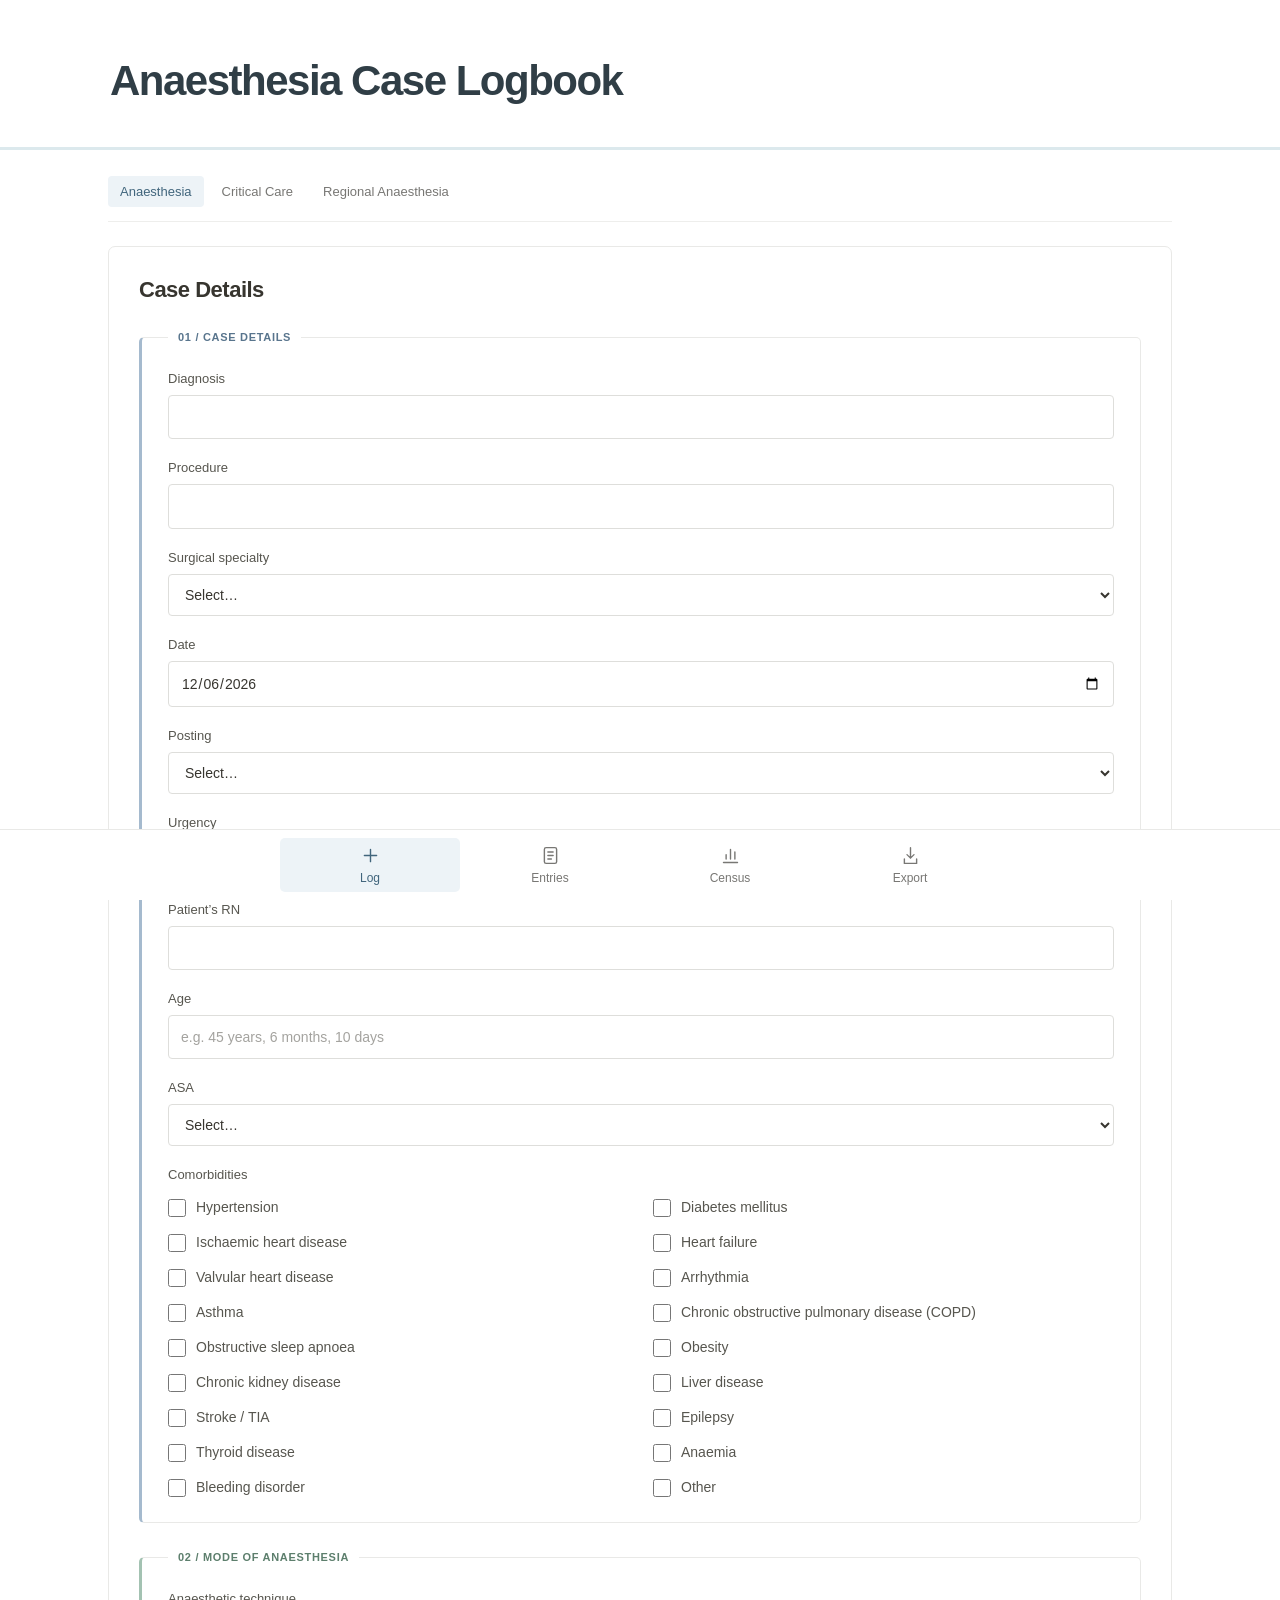
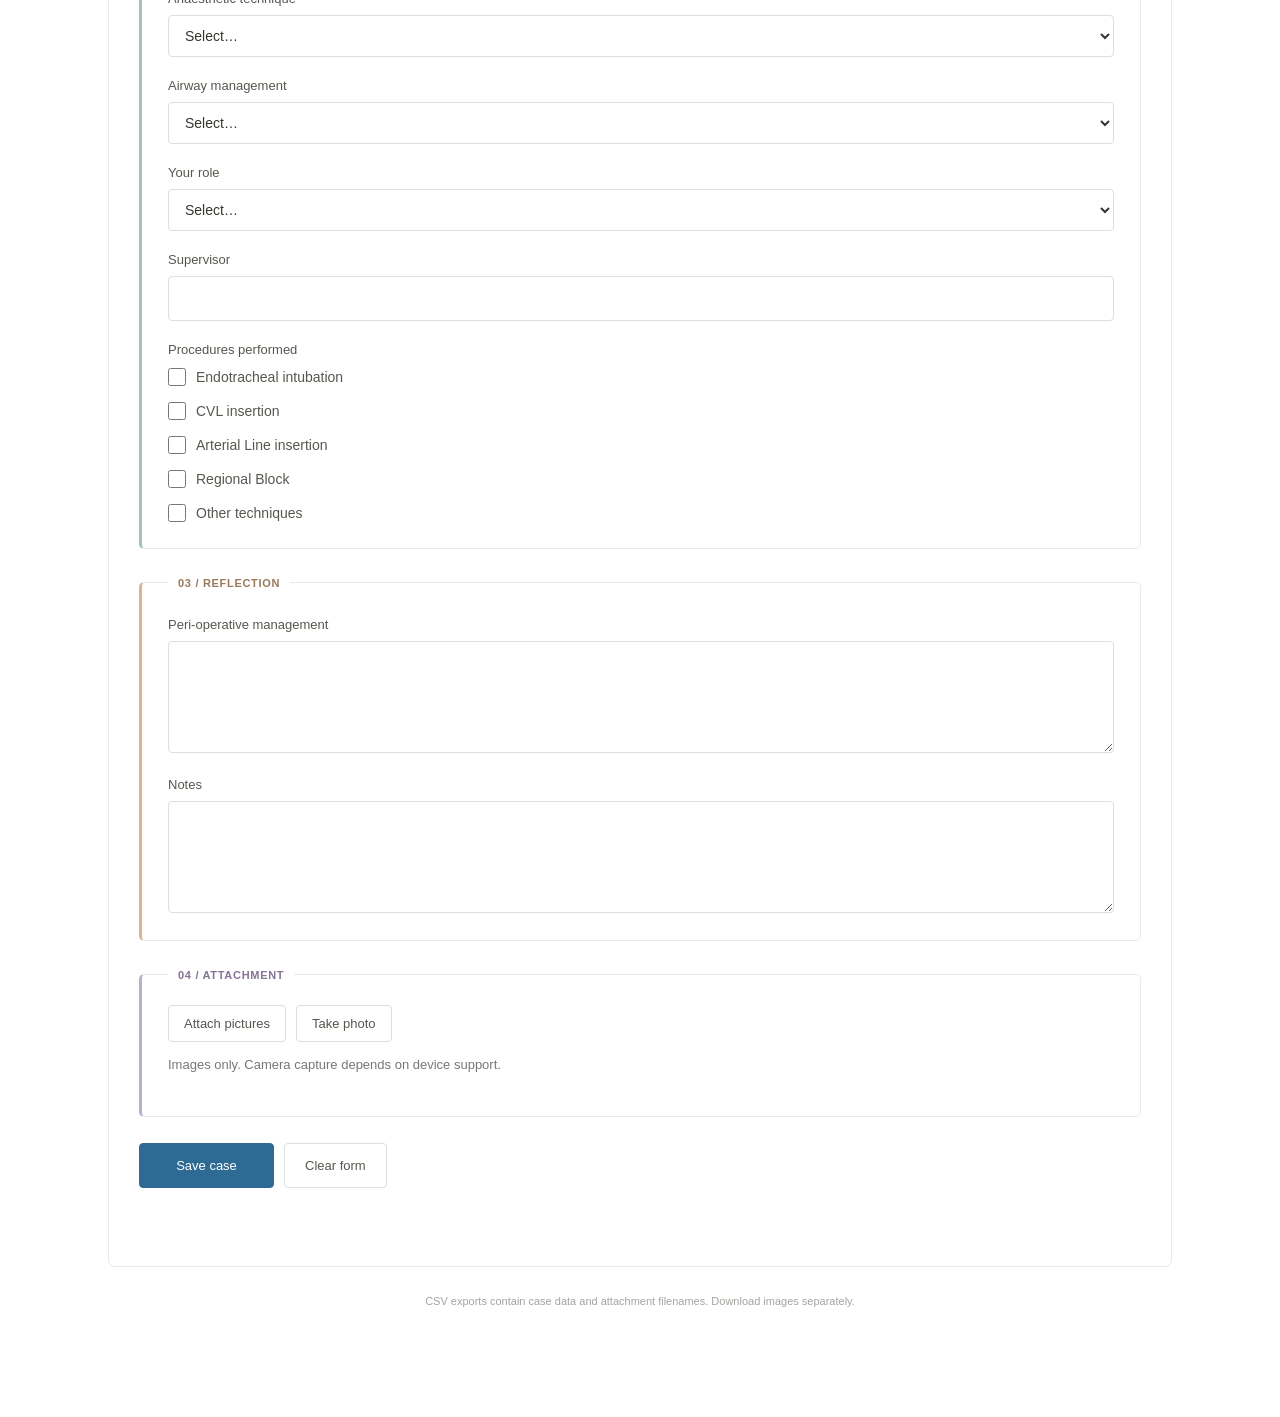
==== anaesthesia.html @ e2daccf7 "Replace homepage with Log, Entries, Census and Export bottom navigation" ====
<!doctype html><html lang="en"><head><meta charset="utf-8"><meta name="viewport" content="width=device-width, initial-scale=1"><title>Anaesthesia Case Logbook</title><link rel="stylesheet" href="styles.css"><style>
.specialty-summary{border-bottom:1px solid #e5ede7;padding:12px 0}
.specialty-summary>summary{cursor:pointer;padding:8px 0;overflow-wrap:anywhere}
.specialty-summary>summary:focus-visible{outline:2px solid #167368;outline-offset:3px}
.specialty-summary .specialty-count{float:right;margin-left:12px}
.specialty-summary table{margin:8px 0}
.specialty-summary td:first-child{overflow-wrap:anywhere}
.case .case-operation{font-weight:700}
.case .case-meta{display:flex;align-items:center;gap:10px;flex-wrap:wrap}
.case .case-meta .tag{margin:0;overflow-wrap:anywhere;max-width:100%}
.case .actions{justify-content:flex-end;margin-top:12px}
.case .case-detail{margin:8px 0;line-height:1.5;overflow-wrap:anywhere}
</style></head><body><header><div><h1>Anaesthesia Case Logbook</h1></div></header><main><nav class="page-nav" aria-label="Choose logbook"><a href="anaesthesia.html" aria-current="page">Anaesthesia</a><a href="critical-care.html">Critical Care</a><a href="regional-anaesthesia.html">Regional Anaesthesia</a></nav><section id="view-log" class="logbook-view" aria-label="Log"><section class="panel"><h3 id="formtitle">Case Details</h3><form id="form"><fieldset><legend>01 / Case details</legend><div class="fields" id="details"></div></fieldset><fieldset><legend>02 / Mode of Anaesthesia</legend><div class="fields" id="anaesthesia"></div></fieldset><fieldset><legend>03 / Reflection</legend><div class="fields" id="reflection"></div></fieldset><fieldset><legend>04 / Attachment</legend><div class="actions"><button type="button" id="attach" class="secondary">Attach pictures</button><button type="button" id="camera" class="secondary">Take photo</button></div><input type="file" id="fileinput" accept="image/*" multiple hidden><input type="file" id="camerainput" accept="image/*" capture="environment" hidden><p class="muted">Images only. Camera capture depends on device support.</p><div id="attachments" class="attachmentgrid"></div><div id="attachmentstatus" role="status" class="muted"></div></fieldset><div class="actions"><button id="save" type="submit">Save case</button><button class="secondary" type="button" id="reset">Clear form</button></div><div id="status" role="status" aria-live="polite"></div></form></section></section><section id="view-entries" class="logbook-view" aria-labelledby="entries-title" hidden><section class="panel"><h2 id="entries-title">Entries</h2><div class="filters"><input id="search" aria-label="Search cases" placeholder="Search diagnosis, procedure, RN…"></div><div class="filters"><input type="date" id="from" aria-label="Filter from date"><input type="date" id="to" aria-label="Filter to date"></div><div class="actions"><button id="clearfilters" class="secondary">Reset filters</button></div><p id="count" class="muted"></p><div id="cases"></div></section></section><section id="view-census" class="logbook-view" aria-labelledby="census-title" hidden><h2 id="census-title">Census</h2><p class="muted">Overview of all cases saved in this logbook on this device.</p><div class="stats"><div class="stat"><span>TOTAL CASES</span><strong id="total">0</strong></div><div class="stat"><span>THIS MONTH</span><strong id="month">0</strong></div><div class="stat"><span>GENERAL ANAESTHESIA</span><strong id="ga">0</strong></div><div class="stat"><span>PERIPHERAL NERVE BLOCK</span><strong id="peripheral">0</strong></div><div class="stat"><span>NEURAXIAL ANAESTHESIA</span><strong id="neuraxial">0</strong></div></div><div class="panel"><section class="report"><h3>Assessment Overview</h3><div id="summary"></div></section></div></section><section id="view-export" class="logbook-view" aria-labelledby="export-title" hidden><section class="panel export-panel"><h2 id="export-title">Export</h2><p>Download your case records as a spreadsheet.</p><div class="actions"><button id="export">Export all cases (Excel CSV)</button><button id="filteredexport" class="secondary">Export filtered cases</button></div><p class="muted">Filtered exports use the search and date filters set in Entries. CSV files contain case data and attachment filenames; download images separately or include them in a full backup below.</p><a class="text-link" href="#entries">Go to Entries filters →</a></section><section class="panel" id="drivepanel" aria-labelledby="drivetitle"><h3 id="drivetitle">Google Drive sync</h3><p>Keep your cases and images together across devices in your private <strong>Anaesthesia Logbook</strong> folder. Connect the same Google account on each device.</p><p id="driveaccount" class="muted"></p><div class="actions"><button id="connectdrive">Connect Google Drive</button><button id="syncdrive" class="secondary">Sync now</button><button id="disconnectdrive" class="secondary" hidden>Disconnect</button><a id="drivefolder" class="button secondary" target="_blank" rel="noopener noreferrer" hidden>Open Drive folder</a></div><p id="drivestatus" role="status" aria-live="polite">Cases are currently saved on this device. Connect Google Drive to sync.</p><div id="driveconflicts"></div><div class="actions"><button id="backupfull" class="secondary">Download full backup</button><button id="restorefull" class="secondary">Import full backup</button><input id="restorefile" type="file" accept="application/json,.json" hidden></div><details id="drivesetup"><summary>Connection setup</summary><p>Enter the Google OAuth Client ID created for this website. Use the same Client ID on every device. This is a public app identifier; never enter a client secret.</p><label for="googleclientid">Google Client ID</label><input id="googleclientid" type="text" placeholder="…apps.googleusercontent.com" autocomplete="off" spellcheck="false"><button id="saveclientid" class="secondary" style="margin-top:12px">Save connection setup</button></details><p class="muted">Sync runs while this page is open and connected. Reconnect Google when requested. Changes saved while offline sync after reconnection. Deleted cases and previous versions remain in Drive history.</p></section></section></main><footer>CSV exports contain case data and attachment filenames. Download images separately.</footer><nav class="bottom-nav" aria-label="Logbook sections"><a id="nav-log" href="#log" aria-controls="view-log" aria-current="page"><svg viewBox="0 0 24 24" fill="none" stroke="currentColor" stroke-width="1.6" stroke-linecap="round" stroke-linejoin="round" aria-hidden="true"><path d="M12 5v14M5 12h14"/></svg><span>Log</span></a><a id="nav-entries" href="#entries" aria-controls="view-entries"><svg viewBox="0 0 24 24" fill="none" stroke="currentColor" stroke-width="1.6" stroke-linecap="round" stroke-linejoin="round" aria-hidden="true"><rect x="5" y="3" width="14" height="18" rx="2"/><path d="M9 8h6M9 12h6M9 16h4"/></svg><span>Entries</span></a><a id="nav-census" href="#census" aria-controls="view-census"><svg viewBox="0 0 24 24" fill="none" stroke="currentColor" stroke-width="1.6" stroke-linecap="round" stroke-linejoin="round" aria-hidden="true"><path d="M4 20h16M7 16v-5M12 16V5M17 16V8"/></svg><span>Census</span></a><a id="nav-export" href="#export" aria-controls="view-export"><svg viewBox="0 0 24 24" fill="none" stroke="currentColor" stroke-width="1.6" stroke-linecap="round" stroke-linejoin="round" aria-hidden="true"><path d="M12 3v12m-4-4 4 4 4-4M5 16v5h14v-5"/></svg><span>Export</span></a></nav><script src="navigation.js"></script><script>
const fields=[["diagnosis", "Diagnosis", "text", "details", false], ["procedure", "Procedure", "text", "details", true], ["specialty", "Surgical specialty", ["General surgery", "Orthopaedics", "Obstetrics", "Gynaecology", "ENT", "Urology", "Ophthalmology", "Neurosurgery", "Cardiothoracic", "Vascular", "Plastic surgery", "Paediatric surgery", "Other"], "details", true], ["specialtyOther", "Specify surgical specialty", "text", "details", false], ["date", "Date", "date", "details", true], ["posting", "Posting", ["General", "Paediatric", "Obstetric", "Regional Anaesthesia", "Neuroanaesthesia", "Cardiothoracic (CTC)", "Vascular"], "details", false], ["urgency", "Urgency", ["Elective", "Semi-emergency", "Emergency"], "details", true], ["rn", "Patient\u2019s RN", "text", "details", false], ["age", "Age", "text", "details", false], ["asa", "ASA", ["I", "II", "III", "IV", "V", "VI"], "details", false], ["comorbidities", "Comorbidities", "multi", "details", false], ["comorbiditiesOther", "Other comorbidities", "textarea", "details", false], ["technique", "Anaesthetic technique", ["General anaesthesia", "Total Intravenous Anaesthesia (TIVA)", "Spinal", "Epidural", "Combined spinal\u2013epidural", "Peripheral nerve block", "General + regional", "Sedation", "Monitored anaesthesia care", "Local anaesthesia", "Other"], "anaesthesia", true], ["airway", "Airway management", ["None / spontaneous", "Face mask", "Supraglottic airway", "Endotracheal tube", "Awake intubation", "Tracheostomy", "Other"], "anaesthesia", false], ["role", "Your role", ["Observed", "Assisted", "Performed under direct supervision", "Performed under indirect supervision", "Independent"], "anaesthesia", true], ["supervisor", "Supervisor", "text", "anaesthesia", false], ["skills", "Procedures performed", "multi", "anaesthesia", false], ["cvlSite", "Site of CVL", "text", "anaesthesia", false], ["regionalBlock", "Specify regional block", "text", "anaesthesia", false], ["otherTechniques", "Specify other techniques", "text", "anaesthesia", false], ["management", "Peri-operative management", "textarea", "reflection", false], ["notes", "Notes", "textarea", "reflection", false]];
let records=[],editing=null,pendingAttachments=[],attachmentURLs=[];let attachmentDB;const $=id=>document.getElementById(id),esc=s=>String(s??'').replace(/[&<>"']/g,c=>({'&':'&amp;','<':'&lt;','>':'&gt;','"':'&quot;',"'":'&#39;'}[c]));
const comorbidityOptions=['Hypertension','Diabetes mellitus','Ischaemic heart disease','Heart failure','Valvular heart disease','Arrhythmia','Asthma','Chronic obstructive pulmonary disease (COPD)','Obstructive sleep apnoea','Obesity','Chronic kidney disease','Liver disease','Stroke / TIA','Epilepsy','Thyroid disease','Anaemia','Bleeding disorder','Other'];
const skillOptions=['Endotracheal intubation','CVL insertion','Arterial Line insertion','Regional Block','Other techniques'];
for(const [key,label,type,section,required] of fields){
 let control;
 if(type==='multi'){control='<div id="'+key+'" class="choices '+(key==='comorbidities'?'comorbiditychoices':'')+'">'+(key==='comorbidities'?comorbidityOptions:skillOptions).map((v,i)=>'<label class="choice"><input type="checkbox" name="'+key+'" value="'+esc(v)+'" id="'+key+i+'">'+esc(v)+'</label>').join('')+'</div>'}
 else if(Array.isArray(type)){control='<select id="'+key+'" name="'+key+'" '+(required?'required':'')+'><option value="">Select…</option>'+type.map(v=>'<option>'+esc(v)+'</option>').join('')+'</select>'}
 else if(type==='textarea'){control='<textarea maxlength="3000" id="'+key+'" name="'+key+'"></textarea>'}
 else {control='<input id="'+key+'" name="'+key+'" type="'+type+'" '+(required?'required':'')+' '+(type==='number'?'min="0" max="150" step="0.1"':'maxlength="300"')+'>'}
 if(key==='cvlSite')control=control.replace('maxlength="300"','maxlength="300" placeholder="e.g. Right internal jugular, left femoral, subclavian"');
 if(key==='age')control=control.replace('maxlength="300"','maxlength="300" placeholder="e.g. 45 years, 6 months, 10 days"');
 const wrapper=document.createElement('div');wrapper.className=(type==='textarea'||type==='multi'||['procedure','diagnosis'].includes(key))?'wide':'';wrapper.id=key+'Field';wrapper.innerHTML=(type==='multi'?'<div class="fieldlabel">'+label+'</div>':'<label for="'+key+'">'+label+'</label>')+control;$(section).appendChild(wrapper)
}
function selectedComorbidities(){return [...document.querySelectorAll('input[name="comorbidities"]:checked')].map(x=>x.value)}
function selectedSkills(){return [...document.querySelectorAll('input[name="skills"]:checked')].map(x=>x.value)}
function conditional(){const selected=selectedSkills();for(const [key,show] of [['cvlSite',selected.includes('CVL insertion')],['comorbiditiesOther',selectedComorbidities().includes('Other')],['specialtyOther',$('specialty').value==='Other'],['regionalBlock',selected.includes('Regional Block')],['otherTechniques',selected.includes('Other techniques')]]){$(key+'Field').hidden=!show;$(key).disabled=!show;$(key).required=show}}
$('specialty').onchange=conditional;for(const input of document.querySelectorAll('input[name="skills"],input[name="comorbidities"]'))input.onchange=conditional;
function normalise(r){const data={...r};if(!Array.isArray(data.comorbidities)){const old=data.comorbidities||'';data.comorbidities=old?['Other']:[];data.comorbiditiesOther=data.comorbiditiesOther||old}if(!Array.isArray(data.skills)){const old=data.skills||'';data.skills=old?['Other techniques']:[];data.otherTechniques=data.otherTechniques||old}if(data.urgency==='Urgent')data.urgency='Semi-emergency';if(data.notes===undefined)data.notes=data.learning||'';if(data.ageUnit&&data.age!==''&&data.age!=null&&/^\d+(\.\d+)?$/.test(String(data.age)))data.age=String(data.age)+' '+data.ageUnit.toLowerCase();delete data.ageUnit;data.attachments=data.attachments||[];return data}
conditional();

function localDate(){const d=new Date();return d.getFullYear()+'-'+String(d.getMonth()+1).padStart(2,'0')+'-'+String(d.getDate()).padStart(2,'0')}$('date').value=localDate();
// Immutable case revisions: no shared Drive file is ever overwritten.
const SYNC_KEY = 'anaesthesia-logbook-sync-v2';
const LEGACY_KEY = 'anaesthesia-case-logbook-v1';
const APP_MARKER = 'anaesthesia-logbook-v2';
function validId(id) { return typeof id === 'string' && /^[a-zA-Z0-9_-]{1,120}$/.test(id); }
function validateEvent(event) {
  if (!event || event.schema !== 1 || !validId(event.id) || !validId(event.caseId) ||
      !Array.isArray(event.parents) || !event.parents.every(validId) || event.parents.includes(event.id) ||
      typeof event.deleted !== 'boolean' || typeof event.at !== 'string' || !Number.isFinite(Date.parse(event.at))) {
    throw Error('A saved revision has an invalid format. Sync stopped without removing local cases.');
  }
  if (!event.deleted && (!event.record || event.record.id !== event.caseId ||
      typeof event.record.date !== 'string' || typeof event.record.procedure !== 'string' ||
      typeof event.record.technique !== 'string' || !Array.isArray(event.record.attachments) ||
      !event.record.attachments.every(a => validId(a.id) && typeof a.name === 'string' &&
        typeof a.type === 'string' && a.type.startsWith('image/')))) {
    throw Error('A saved case has an invalid format. Sync stopped without removing local cases.');
  }
  return event;
}
function readSyncState() {
  const raw = localStorage.getItem(SYNC_KEY);
  if (raw) {
    const state = JSON.parse(raw);
    if (state.version !== 2 || !Array.isArray(state.events) || !Array.isArray(state.uploaded)) throw Error('Sync data could not be read. Keep this browser data and your backup.');
    state.events.forEach(validateEvent);
    return state;
  }
  const legacy = JSON.parse(localStorage.getItem(LEGACY_KEY) || '[]');
  if (!Array.isArray(legacy)) throw Error('Existing cases could not be read.');
  const state = {version:2, events:legacy.map(r => makeRevision(normalise(r), [], false)), uploaded:[], account:null};
  writeSyncState(state); // Preserve the original v1 data as a migration backup.
  return state;
}
function writeSyncState(state) {
  try { localStorage.setItem(SYNC_KEY, JSON.stringify(state)); }
  catch { throw Error('Browser storage is full or unavailable. Your change has not been saved.'); }
}
function makeRevision(record, parents, deleted) {
  const clean = {...record}; delete clean._syncHeads; delete clean._conflict;
  return validateEvent({schema:1,id:crypto.randomUUID(),caseId:record.id,parents:[...parents],deleted,
    at:new Date().toISOString(),record:deleted ? null : clean});
}
function mergeEvents(first, second) {
  const map = new Map();
  for (const e of [...first,...second]) {
    validateEvent(e);
    if (map.has(e.id) && JSON.stringify(map.get(e.id)) !== JSON.stringify(e)) throw Error('A revision was changed outside the app. Sync stopped to protect your cases.');
    map.set(e.id,e);
  }
  return [...map.values()];
}
function caseHeads(events) {
  const byId = new Map(events.map(e => [e.id,e]));
  const superseded = new Set();
  for (const e of events) for (const parent of e.parents) {
    if (byId.has(parent) && byId.get(parent).caseId !== e.caseId) throw Error('Invalid case revision history.');
    superseded.add(parent);
  }
  const groups = new Map();
  for (const e of events) if (!superseded.has(e.id)) {
    if (!groups.has(e.caseId)) groups.set(e.caseId,[]);
    groups.get(e.caseId).push(e);
  }
  return groups;
}
function projectCases(events) {
  const rows=[];
  for (const heads of caseHeads(events).values()) {
    // Keep a live version visible when a deletion conflicts with an edit.
    const visible=heads.filter(e=>!e.deleted).sort((a,b)=>b.at.localeCompare(a.at)||b.id.localeCompare(a.id));
    if (visible.length) rows.push({...normalise(visible[0].record),_syncHeads:heads.map(e=>e.id),_conflict:heads.length>1});
  }
  return rows.sort((a,b)=>b.date.localeCompare(a.date)||(b.updatedAt||'').localeCompare(a.updatedAt||''));
}
async function api(path, opts={}) {
  const state=readSyncState();
  if (opts.method==='POST') {
    let data=JSON.parse(opts.body);
    const old=projectCases(state.events).find(r=>r.id===data.id);
    if (old?._conflict) throw Error('Resolve the two versions of this case in the Drive panel before editing it.');
    const now=new Date().toISOString();
    data={...normalise(old||{}),...data,id:data.id||crypto.randomUUID(),createdAt:old?.createdAt||now,updatedAt:now};
    // The parents captured when the form opened protect against a remote edit during typing.
    const parents=editing===data.id ? editingParents : (old?._syncHeads||[]);
    state.events.push(makeRevision(data,parents,false));
    writeSyncState(state); queueSync(); return data;
  }
  if (opts.method==='DELETE') {
    const id=new URL(path,'https://local.test').searchParams.get('id');
    const old=projectCases(state.events).find(r=>r.id===id);
    if (!old) return {ok:true};
    if (old._conflict) throw Error('Resolve this case’s versions in the Drive panel before deleting it.');
    state.events.push(makeRevision(old,old._syncHeads,true));
    writeSyncState(state); queueSync(); return {ok:true};
  }
  return projectCases(state.events);
}

function filtered(){const q=$('search').value.toLowerCase();return records.filter(r=>(!$('from').value||r.date>=$('from').value)&&(!$('to').value||r.date<=$('to').value)&&fields.some(([k])=>String(r[k]||'').toLowerCase().includes(q)))}
function render(){const list=filtered();$('total').textContent=records.length;$('month').textContent=records.filter(r=>r.date.startsWith(localDate().slice(0,7))).length;$('ga').textContent=records.filter(r=>(r.technique.startsWith('General')||r.technique==='Total Intravenous Anaesthesia (TIVA)')).length;$('peripheral').textContent=records.filter(r=>r.technique==='Peripheral nerve block').length;$('neuraxial').textContent=records.filter(r=>['Spinal','Epidural','Combined spinal–epidural'].includes(r.technique)).length;$('count').textContent=list.length+' of '+records.length+' cases';$('cases').innerHTML=list.length?list.map(r=>'<article class="case"><div class="case-meta"><span class="tag">'+esc(r.specialty==='Other'?r.specialtyOther||'Other':r.specialty)+'</span><span class="muted">'+esc(r.date.split('-').reverse().join('-'))+'</span></div><div class="case-detail case-operation">'+esc(r.procedure)+'</div><div class="case-detail">'+esc(r.diagnosis||'No diagnosis')+'</div><div class="actions"><button class="secondary" data-edit="'+r.id+'">View / edit</button><button class="secondary" data-delete="'+r.id+'">Delete</button></div></article>').join(''):'<div class="empty">'+(records.length?'No cases match your filters.':'No cases recorded.')+'</div>';const groups=new Map();for(const r of records){const name=r.specialty==='Other'?(r.specialtyOther||'Other'):r.specialty;const operation=(r.procedure||'').trim()||'Operation not specified';if(!groups.has(name))groups.set(name,{total:0,operations:new Map()});const group=groups.get(name);group.total++;group.operations.set(operation,(group.operations.get(operation)||0)+1)}$('summary').innerHTML=[...groups].sort((a,b)=>b[1].total-a[1].total).map(([name,group])=>'<details class="specialty-summary"><summary>'+esc(name)+'<span class="specialty-count">'+group.total+' case'+(group.total===1?'':'s')+'</span></summary><table><thead><tr><th>Operation performed</th><th>Cases</th></tr></thead><tbody>'+[...group.operations].sort((a,b)=>b[1]-a[1]||a[0].localeCompare(b[0])).map(([operation,count])=>'<tr><td>'+esc(operation)+'</td><td>'+count+'</td></tr>').join('')+'</tbody></table></details>').join('')||'<p class="muted">No cases yet.</p>'}
function reset(){editingParents=[];$('attachmentstatus').textContent='';pendingAttachments=[];renderAttachments();editing=null;HTMLFormElement.prototype.reset.call($('form'));$('date').value=localDate();$('save').textContent='Save case';$('formtitle').textContent='Case Details';conditional()}
$('form').onsubmit=async e=>{e.preventDefault();const data=Object.fromEntries(new FormData(e.target));data.skills=selectedSkills();data.comorbidities=selectedComorbidities();for(const key of ['specialtyOther','regionalBlock','otherTechniques','cvlSite','comorbiditiesOther'])if($(key).disabled)data[key]='';data.attachments=pendingAttachments.map(({id,name,type})=>({id,name,type}));if(editing)data.id=editing;$('save').disabled=true;$('status').textContent='Saving…';try{await persistAttachments();await api('/api/cases',{method:'POST',body:JSON.stringify(data)});records=await api('/api/cases');reset();render();$('status').textContent='Case saved on this device. Open Export for Google Drive sync status.'}catch(e){$('status').textContent=e.message+' Your form has been kept; try again.'}finally{$('save').disabled=false}};
$('reset').onclick=()=>{reset();$('status').textContent=''};$('cases').onclick=async e=>{const edit=e.target.dataset.edit,del=e.target.dataset.delete;if(edit){const r=records.find(x=>x.id===edit);window.logbookNavigation.show(r._conflict?'export':'log');if(r._conflict){driveStatus('Resolve this case’s versions in the Drive panel before editing.');$('drivepanel').scrollIntoView({behavior:'smooth'});return}editingParents=[...(r._syncHeads||[])];for(const [k] of fields){if(k==='skills'||k==='comorbidities'){for(const input of document.querySelectorAll('input[name="'+k+'"]'))input.checked=r[k].includes(input.value)}else $(k).value=r[k]??''}pendingAttachments=(r.attachments||[]).map(a=>({...a}));renderAttachments();conditional();editing=r.id;$('save').textContent='Update case';$('formtitle').textContent='Case Details — Edit';$('formtitle').scrollIntoView({behavior:'smooth'});$('status').textContent=''}if(del&&confirm('Delete this case permanently?')){try{await api('/api/cases?id='+del,{method:'DELETE'});records=records.filter(r=>r.id!==del);if(editing===del)reset();render()}catch(e){$('status').textContent=e.message}}};
for(const id of ['search','from','to'])$(id).oninput=render;$('clearfilters').onclick=()=>{for(const id of ['search','from','to'])$(id).value='';render()};
function download(rows){const safe=v=>{let s=(Array.isArray(v)?v.join('; '):String(v??''));if(/^[\s]*[=+@-]/.test(s))s="'"+s;return '"'+s.replace(/"/g,'""')+'"'};const csv='\uFEFF'+[[...fields.map(f=>safe(f[1])),safe('Attachments')].join(','),...rows.map(r=>[...fields.map(([k])=>safe(r[k])),safe((r.attachments||[]).map(a=>a.name).join('; '))].join(','))].join('\r\n');const url=URL.createObjectURL(new Blob([csv],{type:'text/csv;charset=utf-8'}));const a=document.createElement('a');a.href=url;a.download='anaesthesia-logbook-'+localDate()+'.csv';a.click();setTimeout(()=>URL.revokeObjectURL(url),1000)}$('export').onclick=()=>download(records);$('filteredexport').onclick=()=>download(filtered());api('/api/cases').then(r=>{records=r;render()}).catch(e=>{$('cases').innerHTML='<p>Unable to load cases. Please refresh to try again.</p>';$('status').textContent=e.message;$('save').disabled=true;$('export').disabled=true;$('filteredexport').disabled=true});

function openAttachmentDB(){if(!attachmentDB)attachmentDB=new Promise((resolve,reject)=>{if(!window.indexedDB){reject(Error('Image storage is unavailable in this browser.'));return}const req=indexedDB.open('anaesthesia-logbook-attachments',1);req.onupgradeneeded=()=>req.result.createObjectStore('images',{keyPath:'id'});req.onsuccess=()=>resolve(req.result);req.onerror=()=>{attachmentDB=null;reject(Error('Could not open image storage.'))}});return attachmentDB}
async function attachmentOp(action,value){const db=await openAttachmentDB();return new Promise((resolve,reject)=>{const tx=db.transaction('images',action==='get'?'readonly':'readwrite');const store=tx.objectStore('images');const req=store[action](value);let result;req.onsuccess=()=>{result=req.result};tx.oncomplete=()=>resolve(result);tx.onerror=tx.onabort=()=>reject(Error('Image storage failed or is full. Your form has been kept.'))})}
async function persistAttachments(){for(const a of pendingAttachments)if(a.blob)await attachmentOp('put',{id:a.id,blob:a.blob,name:a.name,type:a.type})}
async function renderAttachments(){for(const u of attachmentURLs)URL.revokeObjectURL(u);attachmentURLs=[];const version=++renderAttachments.version;$('attachments').innerHTML='';for(const a of pendingAttachments){const card=document.createElement('div');card.className='attachmentcard';card.innerHTML='<img alt="Attachment preview"><p>'+esc(a.name)+'</p><div class="actions"><button type="button" class="secondary" data-download="'+a.id+'">Download</button><button type="button" class="secondary" data-remove="'+a.id+'">Remove</button></div>';$('attachments').appendChild(card);try{const blob=a.blob||(await attachmentOp('get',a.id))?.blob;if(version!==renderAttachments.version)return;if(blob){const u=URL.createObjectURL(blob);attachmentURLs.push(u);card.querySelector('img').src=u}else card.querySelector('img').alt='Image unavailable'}catch(e){$('attachmentstatus').textContent=e.message}}}
renderAttachments.version=0;
async function addImages(input){$('attachmentstatus').textContent='';try{const files=[...input.files];if(files.some(f=>!f.type.startsWith('image/')))throw Error('Please select image files only.');for(const file of files)pendingAttachments.push({id:crypto.randomUUID(),name:file.name,type:file.type,blob:file});await renderAttachments();$('attachmentstatus').textContent='Save the case to store attachments.'}catch(e){$('attachmentstatus').textContent=e.message}finally{input.value=''}}
$('attach').onclick=()=>$('fileinput').click();$('camera').onclick=()=>$('camerainput').click();$('fileinput').onchange=()=>addImages($('fileinput'));$('camerainput').onchange=()=>addImages($('camerainput'));
$('attachments').onclick=async e=>{const id=e.target.dataset.remove,download=e.target.dataset.download;if(id){pendingAttachments=pendingAttachments.filter(a=>a.id!==id);await renderAttachments();$('attachmentstatus').textContent='Save the case to apply changes.'}if(download){try{const a=pendingAttachments.find(a=>a.id===download);const blob=a.blob||(await attachmentOp('get',a.id))?.blob;if(!blob)throw Error('Image unavailable.');const u=URL.createObjectURL(blob),link=document.createElement('a');link.href=u;link.download=a.name;link.click();setTimeout(()=>URL.revokeObjectURL(u),1000)}catch(e){$('attachmentstatus').textContent=e.message}}};

// OAuth tokens stay in memory. A public OAuth Client ID is the only configuration.
const DEFAULT_GOOGLE_CLIENT_ID = '203815227406-taoetn1lchl994u9c0hcuklb83c0oc7r.apps.googleusercontent.com';
let driveToken=null, driveExpiry=0, syncBusy=false, syncTimer, driveFolder=null;
let editingParents=[];
function saveDownload(blob,name) {
  const url=URL.createObjectURL(blob),link=document.createElement('a');
  link.href=url;link.download=name;link.click();setTimeout(()=>URL.revokeObjectURL(url),1000);
}
async function backupLogbook() {
  $('backupfull').disabled=true;
  try {
    if(syncBusy)throw Error('Wait for syncing to finish before making a backup.');
    const state=readSyncState(),images=new Map();
    for(const event of state.events)for(const a of event.record?.attachments||[])images.set(a.id,a);
    const encoded=[];
    for(const image of images.values()) {
      const item=await attachmentOp('get',image.id);
      if(!item?.blob)throw Error('The image “'+image.name+'” is not cached on this device. Make the backup on the device where it was added.');
      const data=await new Promise((resolve,reject)=>{const reader=new FileReader();reader.onload=()=>resolve(reader.result);reader.onerror=reject;reader.readAsDataURL(item.blob)});
      encoded.push({...image,data});
    }
    saveDownload(new Blob([JSON.stringify({format:'anaesthesia-logbook-backup',version:2,state,images:encoded})],{type:'application/json'}),'anaesthesia-logbook-backup-'+localDate()+'.json');
    driveStatus('Backup downloaded with case history and images. Keep it private.');
  }catch(e){driveStatus(e.message)}finally{$('backupfull').disabled=false}
}
async function restoreLogbook(input) {
  try {
    if(syncBusy)throw Error('Wait for syncing to finish before importing a backup.');
    const file=input.files[0];if(!file)return;
    const backup=JSON.parse(await file.text());
    if(backup.format!=='anaesthesia-logbook-backup'||backup.version!==2||!Array.isArray(backup.state?.events)||!Array.isArray(backup.images))throw Error('Choose a full logbook JSON backup. CSV files cannot restore images.');
    const state=readSyncState();
    if(state.account&&backup.state.account&&state.account.id!==backup.state.account.id)throw Error('This backup belongs to another Google account. Use a separate browser profile.');
    const merged=mergeEvents(state.events,backup.state.events);
    const blobs=[];
    for(const image of backup.images) {
      if(!validId(image.id)||typeof image.type!=='string'||!image.type.startsWith('image/')||typeof image.data!=='string'||!image.data.startsWith('data:image/'))throw Error('Invalid backup image.');
      const parts=image.data.split(',');if(parts.length!==2||!parts[0].endsWith(';base64'))throw Error('Invalid image encoding.');
      const bytes=Uint8Array.from(atob(parts[1]),c=>c.charCodeAt(0));
      blobs.push({...image,blob:new Blob([bytes],{type:image.type})});
    }
    const available=new Set(blobs.map(a=>a.id));
    for(const e of merged)for(const a of e.record?.attachments||[])if(!available.has(a.id)&&!(await attachmentOp('get',a.id))?.blob)throw Error('Backup is missing an image: '+a.name);
    if(!confirm('Import this backup and merge its cases with this device? Existing versions will be preserved.'))return;
    for(const {data,...image} of blobs)await attachmentOp('put',image);
    const latest=readSyncState();latest.events=mergeEvents(latest.events,backup.state.events);
    latest.account=latest.account||backup.state.account||null;writeSyncState(latest);
    records=projectCases(latest.events);render();renderConflicts();queueSync();
    driveStatus('Backup imported, including images. Connect Google Drive or click Sync now.');
  }catch(e){driveStatus(e.message)}finally{input.value=''}
}
const driveStatus=message=>{$('drivestatus').textContent=message};
const clientId=()=>DEFAULT_GOOGLE_CLIENT_ID||localStorage.getItem('logbook-google-client-id')||'';
function queueSync() {
  clearTimeout(syncTimer);
  if (driveToken) syncTimer=setTimeout(()=>syncDrive(),800);
  else driveStatus('Saved on this device. Connect Google Drive to sync.');
}
async function driveRequest(path,options={}) {
  if (!driveToken || Date.now()>=driveExpiry) {
    driveToken=null; $('connectdrive').textContent='Reconnect Google Drive';
    throw Error('Reconnect Google Drive to continue syncing. Local cases are safe on this device.');
  }
  const response=await fetch('https://www.googleapis.com/'+path,{...options,
    headers:{...options.headers,Authorization:'Bearer '+driveToken},signal:AbortSignal.timeout(90000)});
  if (!response.ok) {
    if(response.status===401) {driveToken=null;throw Error('Google access expired. Reconnect Google Drive.');}
    let message=''; try {message=(await response.json()).error?.message||''} catch {}
    throw Error('Google Drive could not complete the request ('+response.status+'). '+message);
  }
  return response;
}
async function driveJSON(path,options) {return (await driveRequest(path,options)).json()}
async function driveList(query) {
  const files=[];let pageToken='';
  do {
    const params=new URLSearchParams({q:query,spaces:'drive',pageSize:'1000',fields:'nextPageToken,files(id,name,mimeType,appProperties,createdTime)',...(pageToken?{pageToken}:{})});
    const page=await driveJSON('drive/v3/files?'+params);
    files.push(...page.files);pageToken=page.nextPageToken||'';
  } while(pageToken);
  return files;
}
async function uploadDriveFile(metadata,blob) {
  // Multipart handles binary images without converting them to base64.
  const boundary='logbook_'+crypto.randomUUID();
  const body=new Blob(['--'+boundary+'\r\nContent-Type: application/json; charset=UTF-8\r\n\r\n',JSON.stringify(metadata),
    '\r\n--'+boundary+'\r\nContent-Type: '+(blob.type||'application/octet-stream')+'\r\n\r\n',blob,'\r\n--'+boundary+'--\r\n']);
  return driveJSON('upload/drive/v3/files?uploadType=multipart&fields=id,name,appProperties',{
    method:'POST',headers:{'Content-Type':'multipart/related; boundary='+boundary},body});
}
async function findDriveFolders() {
  let folders=await driveList("trashed=false and mimeType='application/vnd.google-apps.folder' and appProperties has { key='logbook' and value='"+APP_MARKER+"' }");
  if (!folders.length) {
    const created=await driveJSON('drive/v3/files?fields=id,name,createdTime',{method:'POST',headers:{'Content-Type':'application/json'},
      body:JSON.stringify({name:'Anaesthesia Logbook',mimeType:'application/vnd.google-apps.folder',appProperties:{logbook:APP_MARKER}})});
    folders=[created];
  }
  // If two devices create the folder at once, read both so neither set of cases disappears.
  folders.sort((a,b)=>(a.createdTime||'').localeCompare(b.createdTime||'')||a.id.localeCompare(b.id));
  driveFolder=folders[0].id;
  $('drivefolder').href='https://drive.google.com/drive/folders/'+driveFolder;$('drivefolder').hidden=false;
  return folders;
}
function renderConflicts() {
  const state=readSyncState(); const area=$('driveconflicts');area.replaceChildren();
  for (const [caseId,heads] of caseHeads(state.events)) if(heads.length>1) {
    const card=document.createElement('section');card.className='notice';
    const heading=document.createElement('strong');heading.textContent='Two versions need your choice: '+(heads.find(h=>h.record)?.record.procedure||'Deleted case');card.appendChild(heading);
    const help=document.createElement('p');help.textContent='Both versions are kept in Drive history. Compare the details and choose the version to use.';card.appendChild(help);
    for(const head of heads) {
      const details=document.createElement('details');
      const summary=document.createElement('summary');summary.textContent=(head.deleted?'Deleted case':'Saved case')+' · '+new Date(head.at).toLocaleString();details.appendChild(summary);
      const pre=document.createElement('pre');pre.style.whiteSpace='pre-wrap';pre.style.overflowWrap='anywhere';
      pre.textContent=head.deleted?'This version deletes the case.':fields.map(([key,label])=>label+': '+(Array.isArray(head.record[key])?head.record[key].join(', '):head.record[key]||'')).join('\n')+'\nImages: '+head.record.attachments.map(a=>a.name).join(', ');details.appendChild(pre);
      const choose=document.createElement('button');choose.textContent='Use this version';choose.className='secondary';
      choose.onclick=()=>{
        try {
          const current=readSyncState(),nowHeads=caseHeads(current.events).get(caseId)||[];
          if(!nowHeads.some(h=>h.id===head.id))throw Error('The case changed. Review the current versions.');
          current.events.push(makeRevision(head.record||{id:caseId},nowHeads.map(h=>h.id),head.deleted));
          writeSyncState(current);records=projectCases(current.events);render();renderConflicts();queueSync();
          if(editing===caseId)reset();
        }catch(e){driveStatus(e.message)}
      };details.appendChild(choose);card.appendChild(details);
    }
    area.appendChild(card);
  }
}
async function syncDrive() {
  if(syncBusy)return;
  syncBusy=true;$('syncdrive').disabled=true;
  try {
    if(!navigator.onLine)throw Error('Offline. Changes are saved on this device; sync when you reconnect.');
    driveStatus('Syncing cases and images…');
    const folders=await findDriveFolders(),allFiles=[];
    for(const folder of folders)allFiles.push(...await driveList("trashed=false and '"+folder.id+"' in parents"));
    const imageFiles=new Map(),eventFiles=new Map();
    for(const file of allFiles) {
      const props=file.appProperties||{};
      if(props.kind==='image'&&validId(props.key))imageFiles.set(props.key,file);
      if(props.kind==='revision'&&validId(props.key))eventFiles.set(props.key,file);
    }
    let state=readSyncState(); const known=new Set(state.events.map(e=>e.id)),remote=[];
    for(const [id,file] of eventFiles)if(!known.has(id)) {
      const event=validateEvent(await driveJSON('drive/v3/files/'+file.id+'?alt=media'));
      if(event.id!==id)throw Error('Drive revision does not match its filename.');
      remote.push(event);
    }
    // Re-read after network waits: edits made during syncing must remain in the journal.
    state=readSyncState();state.events=mergeEvents(state.events,remote);
    state.uploaded=[...new Set([...state.uploaded,...eventFiles.keys()])];writeSyncState(state);
    records=projectCases(state.events);render();renderConflicts();
    const pending=state.events.filter(e=>!eventFiles.has(e.id));
    for(const event of pending) {
      for(const image of event.record?.attachments||[])if(!imageFiles.has(image.id)) {
        const local=await attachmentOp('get',image.id);
        if(!local?.blob)throw Error('Image “'+image.name+'” is missing on this device. Sync from the device where it was added.');
        const file=await uploadDriveFile({name:image.id+'--'+image.name,parents:[driveFolder],appProperties:{kind:'image',key:image.id}},local.blob);
        imageFiles.set(image.id,file);
      }
      const file=await uploadDriveFile({name:'case-revision-'+event.id+'.json',parents:[driveFolder],appProperties:{kind:'revision',key:event.id}},
        new Blob([JSON.stringify(event)],{type:'application/json'}));
      eventFiles.set(event.id,file);
      const latest=readSyncState();latest.uploaded=[...new Set([...latest.uploaded,event.id])];writeSyncState(latest);
    }
    // Cache history images too, so a full backup can be made from any synced device.
    const images=new Map();
    for(const e of readSyncState().events)for(const a of e.record?.attachments||[])images.set(a.id,a);
    for(const image of images.values())if(!(await attachmentOp('get',image.id))?.blob) {
      const file=imageFiles.get(image.id);
      if(!file)throw Error('A saved image is missing from Drive: '+image.name+'. Restore it from its original device.');
      const blob=await (await driveRequest('drive/v3/files/'+file.id+'?alt=media')).blob();
      await attachmentOp('put',{...image,blob});
    }
    if(editing)await renderAttachments();
    state=readSyncState();const remaining=state.events.filter(e=>!state.uploaded.includes(e.id)).length;
    const conflicts=[...caseHeads(state.events).values()].filter(h=>h.length>1).length;
    driveStatus((remaining?'More changes waiting to sync.':'Synced at '+new Date().toLocaleTimeString()+'.')+
      (conflicts?' '+conflicts+' case(s) need your choice below.':' Cases and images are saved in Google Drive.'));
    if(remaining)queueSync();
  } catch(e) {driveStatus(e.message+' Local changes remain on this device.');}
  finally {syncBusy=false;$('syncdrive').disabled=false;}
}
function connectDrive() {
  try {
    if(location.protocol==='file:')throw Error('Open the published website to connect Google Drive.');
    if(!clientId()){$('drivesetup').open=true;throw Error('Add your Google Client ID in Connection setup first.');}
    if(!window.google?.accounts?.oauth2)throw Error('Google connection is still loading. Check your internet connection and try again.');
    if(syncBusy)throw Error('Wait for the current sync to finish before reconnecting.');
    google.accounts.oauth2.initTokenClient({client_id:clientId(),scope:'https://www.googleapis.com/auth/drive.file',
      error_callback:()=>driveStatus('Google connection was cancelled or the popup was blocked. Your local cases are unchanged.'),
      callback:async response=>{
        try {
          if(response.error||!response.access_token)throw Error('Google did not grant access. Try connecting again.');
          driveToken=response.access_token;driveExpiry=Date.now()+Number(response.expires_in||3600)*1000-60000;
          const about=await driveJSON('drive/v3/about?fields=user(permissionId,emailAddress)');
          const state=readSyncState(),account=about.user;
          if(!account?.permissionId)throw Error('Could not verify the selected Google account.');
          if(state.account&&state.account.id!==account.permissionId)throw Error('These local cases belong to '+state.account.email+'. Reconnect that account, or use a separate browser profile for another account.');
          if(!state.account&&state.events.length&&!confirm('Connect to '+account.emailAddress+' and upload the cases and images saved in this browser to its private Anaesthesia Logbook folder?')) {
            driveToken=null;driveStatus('Connection cancelled. Your cases remain on this device.');return;
          }
          state.account={id:account.permissionId,email:account.emailAddress};writeSyncState(state);
          $('driveaccount').textContent=account.emailAddress;$('connectdrive').textContent='Reconnect Google Drive';
          $('disconnectdrive').hidden=false;await syncDrive();
        }catch(e){driveToken=null;driveStatus(e.message)}
      }}).requestAccessToken({prompt:'select_account'});
  }catch(e){driveStatus(e.message)}
}
$('connectdrive').onclick=connectDrive;
$('backupfull').onclick=backupLogbook;
$('restorefull').onclick=()=>$('restorefile').click();
$('restorefile').onchange=()=>restoreLogbook($('restorefile'));
$('syncdrive').onclick=()=>driveToken?syncDrive():connectDrive();
$('disconnectdrive').onclick=()=>{
  if(syncBusy){driveStatus('Wait for syncing to finish before disconnecting.');return;}
  driveToken=null;driveExpiry=0;clearTimeout(syncTimer);
  $('disconnectdrive').hidden=true;$('drivefolder').hidden=true;$('connectdrive').textContent='Connect Google Drive';
  driveStatus('Disconnected. Cases and images stay on this device and in Drive.');
};
$('saveclientid').onclick=()=>{
  const value=$('googleclientid').value.trim();
  if(!/^[a-zA-Z0-9_-]+\.apps\.googleusercontent\.com$/.test(value)){driveStatus('Paste the Client ID ending in .apps.googleusercontent.com.');return;}
  localStorage.setItem('logbook-google-client-id',value);$('drivesetup').open=false;driveStatus('Setup saved. Click Connect Google Drive.');
};
$('googleclientid').value=clientId();
try {
  const state=readSyncState();if(state.account)$('driveaccount').textContent=state.account.email;
  renderConflicts();
}catch(e){driveStatus(e.message);$('connectdrive').disabled=true;$('syncdrive').disabled=true;}
setInterval(()=>{if(driveToken&&navigator.onLine&&document.visibilityState==='visible')syncDrive()},60000);
window.addEventListener('online',()=>{if(driveToken)syncDrive()});
document.addEventListener('visibilitychange',()=>{if(document.visibilityState==='visible'&&driveToken)syncDrive()});
window.addEventListener('storage',e=>{
  if(e.key===SYNC_KEY){try{records=projectCases(readSyncState().events);render();renderConflicts()}catch(error){driveStatus(error.message)}}
});

</script><script src="https://accounts.google.com/gsi/client" async defer></script></body></html>
---- styles.css ----
:root{font-family:system-ui,sans-serif;color:#111111;background:#eeeeee}*{box-sizing:border-box}body{margin:0}header{background:#111111;color:white;padding:26px 5%;display:flex;justify-content:space-between;align-items:center}header small{color:#cccccc;letter-spacing:2px}h1{font-size:24px;margin:8px 0}main{max-width:960px;margin:30px auto;padding:0 24px}.intro{display:flex;justify-content:space-between;align-items:center}h2{font-size:30px;margin:10px 0}p{color:#666666;line-height:1.6}.stats{display:grid;grid-template-columns:repeat(4,1fr);gap:14px;margin:24px 0}.stat,.panel{background:white;border:1px solid #cccccc;border-radius:16px;padding:24px}.stat strong{display:block;font-size:30px;margin:8px 0}.stat span{font-size:13px;color:#666666}.layout{display:grid;grid-template-columns:1fr;gap:24px}.panel h3{margin:0 0 8px;font-size:20px}.fields{display:grid;grid-template-columns:1fr;gap:16px}.wide{grid-column:1/-1}label{font-size:13px;font-weight:600;display:block}input,select,textarea{width:100%;border:1px solid #cccccc;border-radius:8px;background:#fff;padding:11px;font:inherit;margin-top:7px;color:#111111}textarea{min-height:80px;resize:vertical}fieldset{border:0;margin:22px 0;padding:0}legend{font-size:11px;letter-spacing:1.8px;text-transform:uppercase;color:#666666;margin-bottom:16px}button,.button{background:#111111;color:white;border:0;border-radius:8px;padding:12px 18px;font:inherit;font-weight:600;cursor:pointer;text-decoration:none;display:inline-block}.secondary{background:#eeeeee;color:#111111}.actions{display:flex;gap:10px;flex-wrap:wrap}.notice{background:#eeeeee;padding:12px;border-radius:8px;font-size:12px;margin:18px 0;color:#666666}.muted{font-size:13px;color:#666666}.case{border-top:1px solid #cccccc;padding:17px 0}.case strong{display:block;margin:6px 0}.tag{font-size:11px;background:#eeeeee;padding:4px 8px;border-radius:20px;display:inline-block;margin-right:5px}.case button{font-size:12px;padding:6px 10px}.empty{text-align:center;padding:50px 10px;color:#666666}#status{min-height:24px;margin:12px 0;font-size:14px}footer{padding:30px;text-align:center;font-size:12px;color:#666666}.filters{display:flex;gap:10px}.filters input{margin:12px 0}.report{margin-top:24px}table{width:100%;border-collapse:collapse;font-size:13px}td,th{padding:10px;text-align:left;border-bottom:1px solid #cccccc}@media(max-width:850px){.layout{grid-template-columns:1fr}.stats{grid-template-columns:1fr 1fr}.intro{display:block}}@media(max-width:450px){.fields{grid-template-columns:1fr}.wide{grid-column:auto}header{display:block}}
.choices{display:grid;gap:10px;margin-top:10px}.choice{display:flex;align-items:center;gap:10px;font-weight:400}.choice input{width:18px;margin:0;accent-color:#111111}.fieldlabel{font-size:13px;font-weight:600}[hidden]{display:none!important}.attachmentgrid{display:grid;grid-template-columns:repeat(auto-fill,minmax(180px,1fr));gap:16px;margin-top:16px}.attachmentcard{border:1px solid #ccc;padding:12px;border-radius:8px}.attachmentcard img{width:100%;height:140px;object-fit:contain;background:#eee}.attachmentcard p{font-size:12px;overflow-wrap:anywhere}.attachmentcard button{font-size:12px;padding:7px 10px}.intro{justify-content:flex-end}button:disabled{opacity:.5;cursor:wait}button:focus-visible,input:focus-visible,textarea:focus-visible,select:focus-visible{outline:2px solid #111;outline-offset:3px}
:root{color:#193f44;background:#f4f7f6}header{background:#123f43}p{color:#627777}.stat,.panel{border-color:#dce7e3}.stat span{color:#637c7b}input,select,textarea{border-color:#ccdcd7;color:#193f44}legend{color:#678682}button,.button{background:#167368;color:white}.secondary{background:#e9f2ef;color:#28564f}.notice{background:#eef6f2;color:#4f6b64}.muted{color:#6b817d}.case,td,th{border-color:#e5eeea}.tag{background:#eaf4ef;color:#164b42}.empty{color:#7d918b}footer{color:#788c85}.choice input{accent-color:#167368}.attachmentcard{border-color:#ccdcd7}.attachmentcard img{background:#eef6f2}button:focus-visible,input:focus-visible,textarea:focus-visible,select:focus-visible{outline-color:#167368}

#form>fieldset{display:block;min-width:0;margin:24px 0;padding:24px;border:1px solid #ccdcd7;border-radius:12px;background:#f9fcfa}
#form>fieldset>legend{padding:0 10px;margin:0;font-size:13px;font-weight:700;letter-spacing:1px;color:#28564f;background:#f9fcfa}
#form>fieldset .fields{margin-top:4px}
@media(max-width:450px){#form>fieldset{padding:18px 14px}}

header{min-height:150px;padding:40px 5%}header h1{font-size:clamp(30px,4vw,44px);line-height:1.2;margin:0}.comorbiditychoices{grid-template-columns:repeat(2,minmax(0,1fr));gap:12px 20px}@media(max-width:550px){header{min-height:130px;padding:32px 24px}.comorbiditychoices{grid-template-columns:1fr}}

/* Refined clinical logbook appearance */
:root{font-family:-apple-system,BlinkMacSystemFont,"Segoe UI",sans-serif;color:#203d38;background:#edf3ef;font-size:15px}
body{background:linear-gradient(180deg,#e4eee8 0,#f5f8f5 440px);min-height:100vh}
header{min-height:170px;padding:42px max(28px,calc((100vw - 1060px)/2));background:linear-gradient(115deg,#153e36,#245b4d);border-bottom:4px solid #a8c8b5;box-shadow:0 6px 24px #153e3610}
header h1{font-size:clamp(30px,3.8vw,44px);font-weight:650;letter-spacing:-1.3px;line-height:1.2;max-width:800px;color:#fff}
main{max-width:1120px;padding:0 28px;margin:30px auto 0}.intro{margin-bottom:22px}.intro button{font-size:13px}
.stats{gap:16px;margin:0 0 28px}.stat{border:1px solid #d9e6de;border-radius:14px;padding:22px 24px;background:#ffffffd9;box-shadow:0 4px 16px #1e493405;position:relative;overflow:hidden}.stat:before{content:"";position:absolute;top:0;left:0;right:0;height:3px;background:#9fbcab}.stat strong{font-size:36px;font-weight:600;letter-spacing:-1px;margin:12px 0 0;color:#204e40}.stat span{font-size:10px;font-weight:700;letter-spacing:1.1px;color:#5c766b}
.layout{gap:28px}.panel{padding:30px;border:1px solid #dce7df;border-radius:18px;background:#fff;box-shadow:0 8px 30px #203d3806}.panel h3{font-size:22px;font-weight:650;letter-spacing:-.45px;color:#234c3f;margin-bottom:20px}
#form>fieldset{margin:22px 0 26px;padding:26px 28px 28px;border:1px solid #dbe7df;border-left:3px solid #83aa94;border-radius:12px;background:#f8fbf9}
#form>fieldset>legend{font-size:12px;letter-spacing:1px;font-weight:750;color:#35604b;padding:0 12px;background:#f8fbf9;border-radius:4px}
.fields{gap:21px}.fields>div>label,.fieldlabel{font-size:13px;font-weight:600;letter-spacing:.1px;color:#345347}
input,select,textarea{margin-top:9px;padding:12px 14px;border:1px solid #ccddd2;border-radius:8px;background:#fff;color:#203d38;font-size:14px;line-height:1.45;transition:border-color .15s,box-shadow .15s}
textarea{min-height:112px}input::placeholder,textarea::placeholder{color:#93a69b}
input:focus,select:focus,textarea:focus{outline:none;border-color:#5b9272;box-shadow:0 0 0 3px #dfeee4}
button,.button{background:#28694e;border-radius:9px;padding:12px 18px;font-size:13px;font-weight:650;box-shadow:0 2px 3px #193f4410;transition:background .15s,transform .15s}
button:hover{background:#20583f}button:active{transform:translateY(1px)}.secondary{background:#eef5f0;color:#365b47;border:1px solid #d4e3d9;box-shadow:none}.secondary:hover{background:#e2ede5}.actions{gap:10px}#save{min-width:135px;padding:14px 24px}#reset{padding:14px 20px}
.choices{gap:13px}.choice{font-size:14px;color:#426052;font-weight:400;line-height:1.5}.choice input{accent-color:#28694e;box-shadow:none;flex-shrink:0;width:18px;height:18px}.comorbiditychoices{gap:14px 24px;padding-top:5px}
.tag{background:#eef5f0;color:#48705a;border:1px solid #e0ebe3;padding:5px 10px;font-size:11px;line-height:1.5;margin:3px 5px 3px 0}
.case{padding:22px 0;border-color:#e5ede7}.case strong{font-size:17px;font-weight:600;color:#2a4e3c;margin:8px 0}.case .muted{font-size:12px}.case button{padding:8px 13px;font-size:12px}
.muted,p{color:#70867a}.filters{gap:14px}.filters input{background:#fafcfb}.empty{padding:44px 20px;background:#f7faf8;border:1px dashed #d7e4da;border-radius:10px;font-size:14px;color:#829589}
.report{padding-top:24px;margin-top:28px;border-top:1px solid #e3ece5}.report h3{font-size:18px;margin-bottom:12px}th{font-size:11px;text-transform:uppercase;letter-spacing:.7px;color:#70877a;background:#f6f9f7}td,th{padding:13px 14px;border-color:#e7eee9}td{color:#466453}
.attachmentcard{border-color:#d5e2d8;background:white;padding:14px;border-radius:10px}.attachmentcard img{background:#f2f7f3;border-radius:5px}.attachmentcard p{color:#5f7a68}.attachmentgrid{gap:16px}#status{color:#28694e}footer{font-size:11px;padding:28px;color:#8a9d90}
@media(max-width:650px){main{padding:0 16px;margin-top:22px}header{padding:34px 24px;min-height:145px}header h1{letter-spacing:-.8px}.stats{gap:10px}.stat{padding:18px 16px}.stat strong{font-size:30px}.panel{padding:20px 16px;border-radius:14px}#form>fieldset{padding:22px 16px}.panel h3{font-size:20px}.filters{flex-wrap:wrap}.filters input{flex:1;min-width:130px}}
@media(prefers-reduced-motion:reduce){*{transition:none!important}}
.stats{grid-template-columns:repeat(5,minmax(0,1fr))}.stat span{display:block;min-height:28px;line-height:1.4}@media(max-width:850px){.stats{grid-template-columns:repeat(3,minmax(0,1fr))}}@media(max-width:550px){.stats{grid-template-columns:repeat(2,minmax(0,1fr))}}
#drivepanel{margin-bottom:24px}#drivepanel h3{margin-bottom:8px}#drivepanel p{font-size:13px}#drivepanel summary{cursor:pointer;font-weight:600;color:#365b47}#drivepanel details{margin-top:14px}#drivepanel .notice details{padding:12px;background:white;border-radius:8px}#drivestatus{color:#28564f;overflow-wrap:anywhere}

.page-nav{display:flex;gap:8px;flex-wrap:wrap;margin:0 0 26px}.page-nav a{padding:10px 14px;text-decoration:none;border-radius:8px;color:#365b47;background:#e5eee8;font-weight:600;font-size:13px}.page-nav a[aria-current="page"]{background:#28694e;color:white}.logbook-grid{display:grid;grid-template-columns:repeat(3,minmax(0,1fr));gap:20px;margin:26px 0}.logbook-card{display:flex;flex-direction:column;color:inherit;text-decoration:none;min-height:280px;transition:transform .15s,border-color .15s}.logbook-card:hover{transform:translateY(-3px);border-color:#83aa94}.logbook-card h2{font-size:24px}.logbook-card .record-count{font-size:48px;font-weight:650;color:#204e40;margin-top:auto}.logbook-card .card-link{margin-top:22px;font-weight:650;color:#28694e}.coming-soon{font-size:11px;text-transform:uppercase;letter-spacing:1px;color:#70867a}.dashboard-intro{margin:30px 0}.dashboard-intro h2{font-size:28px}.dashboard-note{margin-top:24px}.dashboard-note p{margin:0}.icu-stats{grid-template-columns:repeat(3,minmax(0,1fr))}@media(max-width:800px){.logbook-grid{grid-template-columns:1fr}.logbook-card{min-height:230px}}


/* White logbook theme with soft colour accents */
:root{font-family:-apple-system,BlinkMacSystemFont,'Segoe UI',Helvetica,Arial,sans-serif;color:#37352f;background:#fff;font-size:15px}
body{background:#fff;color:#37352f}
header{background:#fff;min-height:150px;border-bottom:1px solid #e9e9e7;box-shadow:none;padding-top:48px;padding-bottom:32px}
header h1{font-family:inherit;color:#37352f;font-weight:700;letter-spacing:-1.5px;font-size:clamp(30px,3.8vw,42px)}
h2,h3,legend{font-family:inherit}
main{margin-top:26px}
.panel{background:#fff;border:1px solid #e9e9e7;border-radius:7px;box-shadow:none}
.panel h3{color:#37352f;letter-spacing:-.5px;font-weight:650;font-size:22px}
.page-nav{gap:6px;padding-bottom:14px;border-bottom:1px solid #eeeeec;margin-bottom:24px}
.page-nav a{background:transparent;color:#787774;border:0;border-radius:4px;padding:8px 12px;font-weight:500}
.page-nav a[aria-current=page]{background:#f1f1ef;color:#37352f;box-shadow:none}
.page-nav a:hover{background:#f7f7f5;color:#37352f}
.stat{background:#fff;border:1px solid #e9e9e7;border-radius:6px;box-shadow:none;padding:20px 22px}
.stat:before{display:none}.stat span{color:#787774;font-size:10px;letter-spacing:.8px;font-weight:600}.stat strong{font-family:inherit;color:#37352f;font-size:34px;font-weight:600;letter-spacing:-1px}
#drivepanel{background:#fbfbfa;border-color:#e9e9e7}#drivepanel h3{color:#57564f;font-size:18px}#drivepanel summary{color:#57564f;font-weight:500}#drivestatus{color:#787774}
#form>fieldset{background:#fff;border:1px solid #e9e9e7;border-radius:5px;padding:24px 26px;margin-top:28px}
#form>fieldset>legend{background:#fff;color:#787774;font-size:11px;font-weight:600;letter-spacing:.7px;padding:0 10px}
.fields>div>label,.fieldlabel{color:#57564f;font-size:13px;font-weight:500;letter-spacing:0}
input,select,textarea{font-family:inherit;color:#37352f;background:#fff;border:1px solid #dededb;border-radius:4px;padding:11px 12px;box-shadow:none;font-size:14px}
input::placeholder,textarea::placeholder{color:#a4a39f}input:focus,select:focus,textarea:focus{border-color:#9db8cd;box-shadow:0 0 0 2px #eaf2f8;outline:none}
button,.button{background:#37352f;color:#fff;border:1px solid #37352f;border-radius:4px;box-shadow:none;font-size:13px;font-weight:500;padding:10px 15px;transition:background .12s}
button:hover,.button:hover{background:#504e48}.secondary{background:#fff;border-color:#dededb;color:#57564f}.secondary:hover{background:#f5f5f3}
#save{background:#2d6a94;border-color:#2d6a94}#save:hover{background:#255a7e}#status{color:#2d6a94}
.choice{font-size:14px;color:#57564f;font-weight:400}.choice input{accent-color:#787774;border-radius:3px}
.muted,p{color:#787774}.case{border-color:#ebebe8}.case .case-detail{color:#57564f;font-size:15px;line-height:1.6}.case .case-operation{color:#37352f;font-weight:650}.case .case-meta .muted{color:#9b9a97;font-size:12px}
.tag,.case .tag{background:#f1f1ef;border:0;color:#66655e;border-radius:3px;padding:4px 8px;font-size:11px}
.case button{font-size:12px;border-radius:4px;padding:7px 11px}.case button[data-delete]{background:#fff;color:#9b6c64;border-color:#e7dfdc}.case button[data-delete]:hover{background:#fbf4f2}
.report{border-color:#e9e9e7}.report h3{color:#37352f;font-size:18px}.specialty-summary{border-color:#eeeeeb}.specialty-summary>summary{color:#57564f;font-weight:500}.specialty-summary .specialty-count{color:#9b9a97;font-weight:400;font-size:12px}
.specialty-summary table{margin-top:12px}th{background:#f7f7f5;color:#787774;font-size:10px;font-weight:500;letter-spacing:.6px}td,th{border-color:#ecece9;padding:12px 14px}td{color:#57564f}
.empty{background:#fafaf9;border:1px dashed #e3e3df;border-radius:4px;color:#9b9a97}.attachmentcard{background:#fff;border-color:#e9e9e7;border-radius:4px}.attachmentcard img{background:#f7f7f5}.attachmentcard p{color:#787774}
.filters input{background:#fff}.logbook-card{border-radius:6px}.logbook-card:hover{border-color:#bbbcb7;transform:translateY(-2px)}.logbook-card .record-count{color:#37352f}.logbook-card .card-link{color:#787774}.coming-soon{color:#9b9a97}
footer{color:#a4a39f}
button:focus-visible,a:focus-visible,summary:focus-visible{outline:2px solid #9db8cd;outline-offset:3px}
@media(max-width:650px){header{min-height:130px;padding-top:32px}.panel{border-radius:5px}#form>fieldset{padding:20px 16px}.stat{padding:18px 16px}.stat strong{font-size:30px}}
/* Restrained colour accents on the white foundation */
header{border-bottom:3px solid #dce9ed}
header h1{color:#303e46}
.page-nav a[aria-current=page]{background:#edf3f7;color:#41657c}
.page-nav a:hover{background:#f1f5f7;color:#41657c}
.stat:before{display:block;height:3px;background:#a6bacd}
.stat:nth-child(1){background:#fafcff}.stat:nth-child(1) strong{color:#476584}
.stat:nth-child(2){background:#fafdfb}.stat:nth-child(2):before{background:#9dc3b2}.stat:nth-child(2) strong{color:#4d7c66}
.stat:nth-child(3){background:#fffcf9}.stat:nth-child(3):before{background:#ddbc99}.stat:nth-child(3) strong{color:#a0784d}
.stat:nth-child(4){background:#fcfbff}.stat:nth-child(4):before{background:#bfb0d4}.stat:nth-child(4) strong{color:#806b9c}
.stat:nth-child(5){background:#fffafb}.stat:nth-child(5):before{background:#d7acb8}.stat:nth-child(5) strong{color:#a77585}
#drivepanel{background:#fafcfd;border-color:#e3eaf0}#drivepanel h3,#drivepanel summary{color:#547286}
#form>fieldset{border-left:3px solid #a5bace}
#form>fieldset>legend{color:#59758d}
#form>fieldset:nth-child(2){border-left-color:#a3c2b2}#form>fieldset:nth-child(2)>legend{color:#5d7f6d}
#form>fieldset:nth-child(3){border-left-color:#d8b695}#form>fieldset:nth-child(3)>legend{color:#9a7959}
#form>fieldset:nth-child(4){border-left-color:#bcadd0}#form>fieldset:nth-child(4)>legend{color:#857398}
.choice input{accent-color:#66869d}
.tag,.case .tag{background:#edf2f7;color:#5d7691}
.case:nth-child(3n+2) .tag{background:#eef5ef;color:#63806a}
.case:nth-child(3n) .tag{background:#f5eff7;color:#8b7495}
.specialty-summary>summary{color:#58748a}
.specialty-summary:nth-child(3n+2)>summary{color:#64816e}
.specialty-summary:nth-child(3n)>summary{color:#8b7597}
.report h3{color:#455a68}th{background:#f4f7f9;color:#72828e}
.case button[data-edit]{background:#f7fafd;border-color:#dce5ec;color:#55728a}
.logbook-card:nth-child(1){border-top:3px solid #a5bace}.logbook-card:nth-child(2){border-top:3px solid #a3c2b2}.logbook-card:nth-child(3){border-top:3px solid #d8b695}

/* Persistent sections, using the existing white theme and soft blue accents. */
body:has(.bottom-nav){padding-bottom:calc(82px + env(safe-area-inset-bottom,0px))}
.bottom-nav{position:fixed;bottom:0;left:0;right:0;z-index:20;display:grid;grid-template-columns:repeat(4,minmax(0,1fr));padding:8px max(16px,calc((100vw - 720px)/2)) calc(8px + env(safe-area-inset-bottom,0px));background:#fff;border-top:1px solid #e9e9e7}
.bottom-nav a{display:flex;flex-direction:column;align-items:center;justify-content:center;gap:5px;min-height:54px;padding:7px 10px;border-radius:5px;color:#787774;text-decoration:none;font-size:12px;font-weight:500}
.bottom-nav svg{width:21px;height:21px;flex-shrink:0}
.bottom-nav a:hover{background:#f7f7f5;color:#37352f}
.bottom-nav a[aria-current=page]{background:#edf3f7;color:#41657c}
.logbook-view>h2,.logbook-view .panel>h2{font-size:24px;font-weight:650;letter-spacing:-.5px;margin:0 0 14px;color:#37352f}
.logbook-view .report{border:0;padding-top:0;margin-top:0}
.export-panel{margin-bottom:24px}
.export-panel .intro{margin:0}
.text-link{color:#547286;font-size:13px;text-underline-offset:3px}
@media(max-width:450px){.bottom-nav{padding-left:10px;padding-right:10px}.bottom-nav a{padding-left:5px;padding-right:5px}}
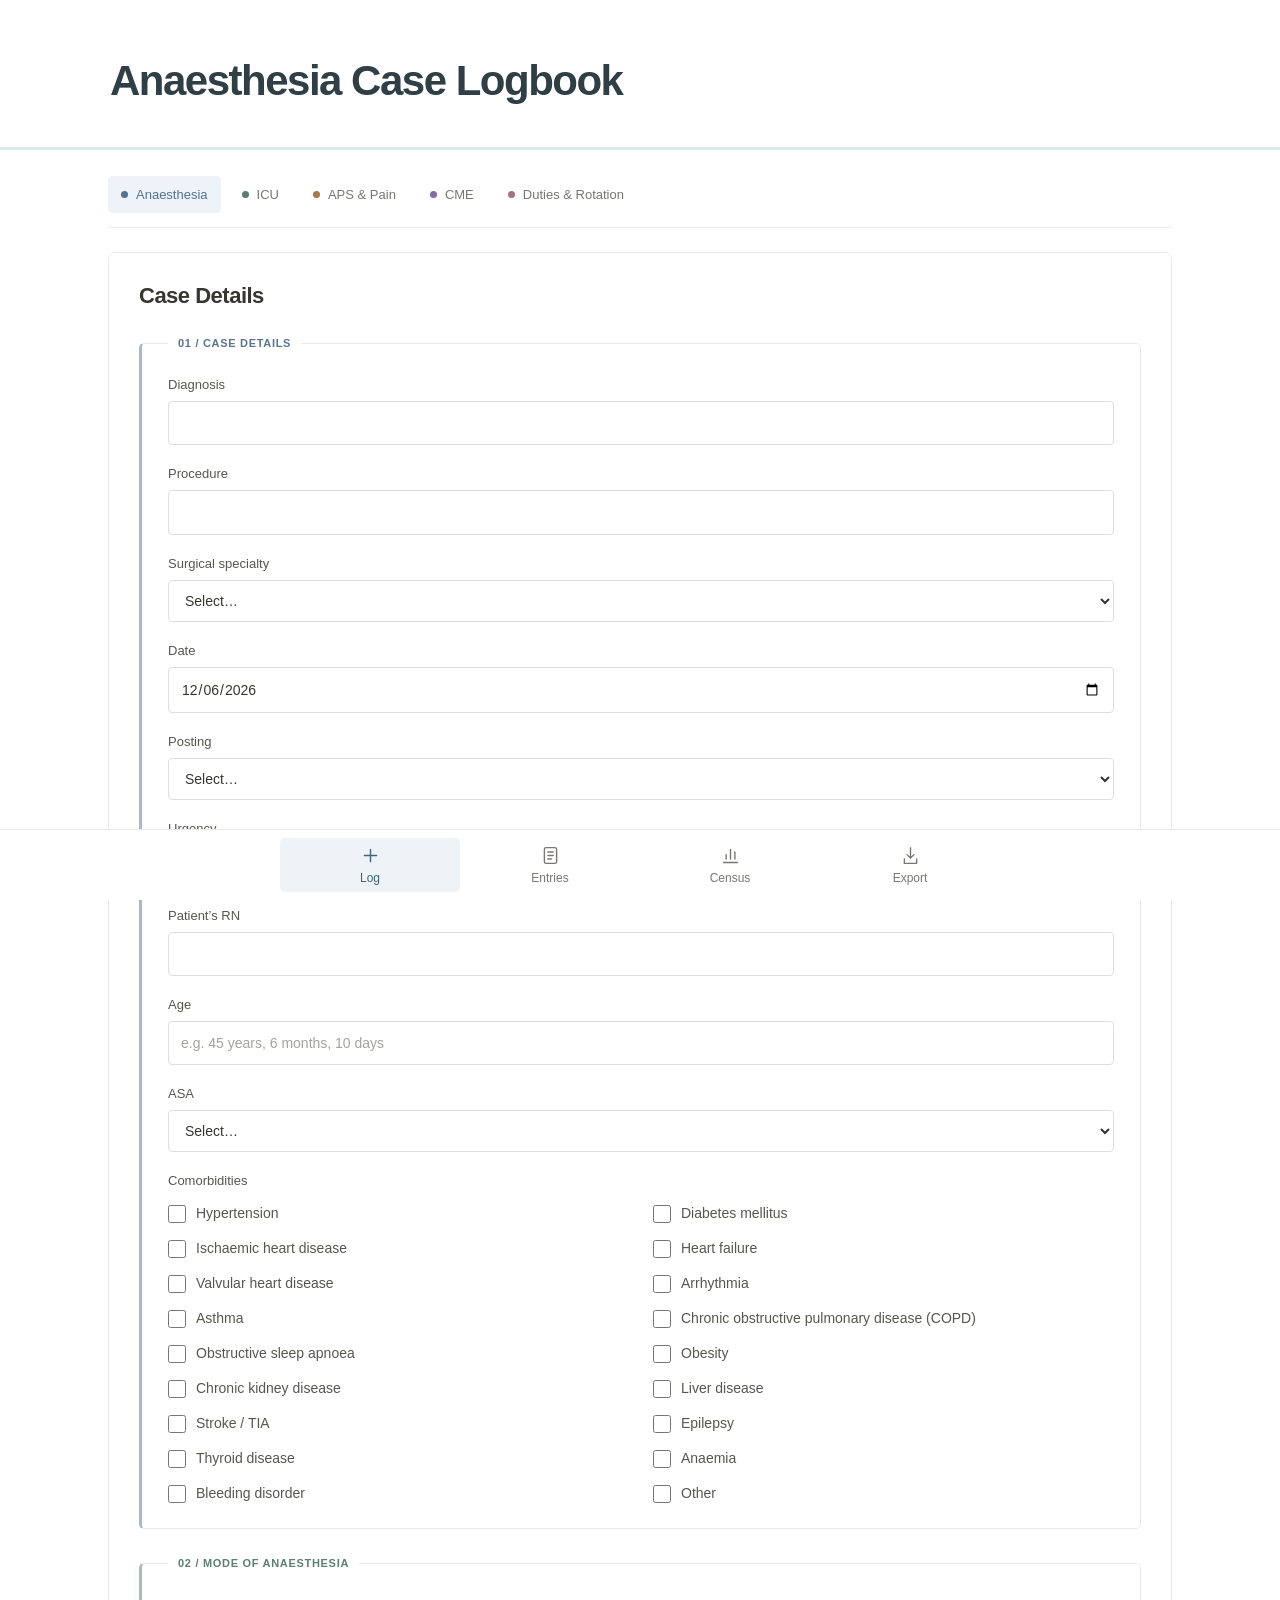
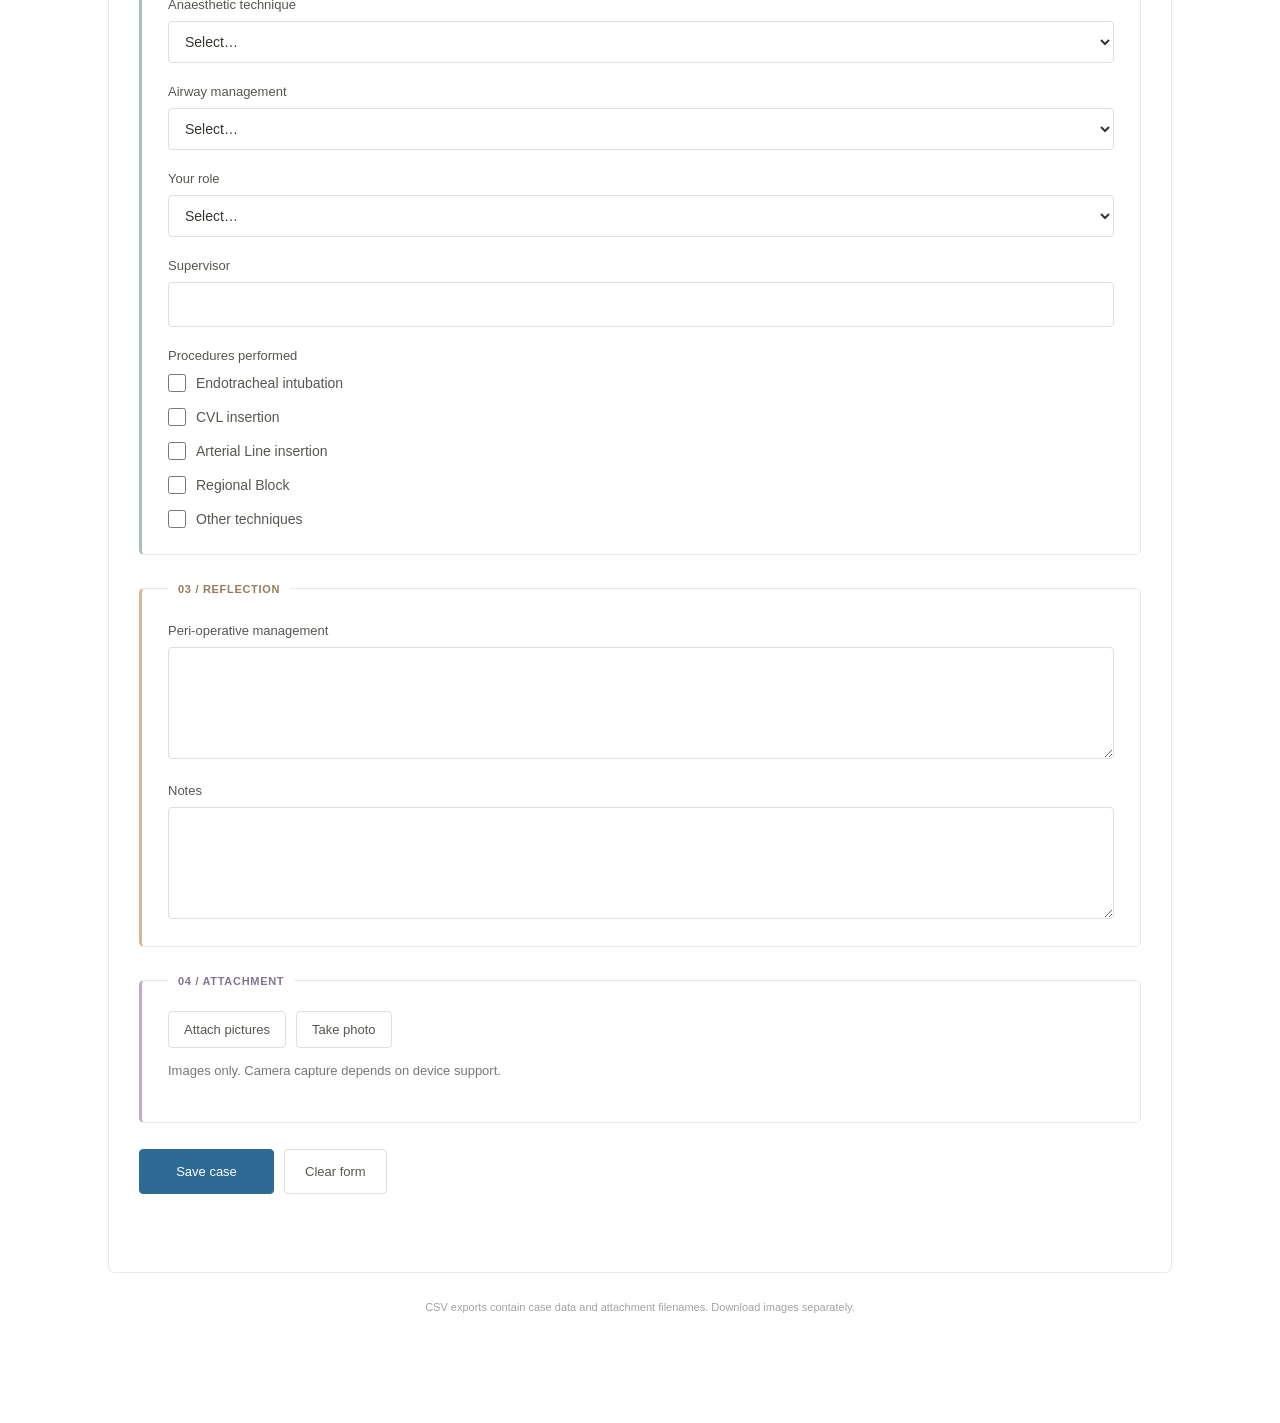
==== commit 8b501ccb: "Add APS & Pain, CME and Duties & Rotation logbooks with five coloured top tabs" ====
--- a/anaesthesia.html
+++ b/anaesthesia.html
@@ -1,4 +1,4 @@
-<!doctype html><html lang="en"><head><meta charset="utf-8"><meta name="viewport" content="width=device-width, initial-scale=1"><title>Anaesthesia Case Logbook</title><link rel="stylesheet" href="styles.css"><style>
+<!doctype html><html lang="en"><head><meta charset="utf-8"><meta name="viewport" content="width=device-width, initial-scale=1"><title>Anaesthesia Case Logbook</title><link rel="stylesheet" href="styles.css?v=20261012-tabs"><style>
 .specialty-summary{border-bottom:1px solid #e5ede7;padding:12px 0}
 .specialty-summary>summary{cursor:pointer;padding:8px 0;overflow-wrap:anywhere}
 .specialty-summary>summary:focus-visible{outline:2px solid #167368;outline-offset:3px}
@@ -10,7 +10,7 @@
 .case .case-meta .tag{margin:0;overflow-wrap:anywhere;max-width:100%}
 .case .actions{justify-content:flex-end;margin-top:12px}
 .case .case-detail{margin:8px 0;line-height:1.5;overflow-wrap:anywhere}
-</style></head><body><header><div><h1>Anaesthesia Case Logbook</h1></div></header><main><nav class="page-nav" aria-label="Choose logbook"><a href="anaesthesia.html" aria-current="page">Anaesthesia</a><a href="critical-care.html">Critical Care</a><a href="regional-anaesthesia.html">Regional Anaesthesia</a></nav><section id="view-log" class="logbook-view" aria-label="Log"><section class="panel"><h3 id="formtitle">Case Details</h3><form id="form"><fieldset><legend>01 / Case details</legend><div class="fields" id="details"></div></fieldset><fieldset><legend>02 / Mode of Anaesthesia</legend><div class="fields" id="anaesthesia"></div></fieldset><fieldset><legend>03 / Reflection</legend><div class="fields" id="reflection"></div></fieldset><fieldset><legend>04 / Attachment</legend><div class="actions"><button type="button" id="attach" class="secondary">Attach pictures</button><button type="button" id="camera" class="secondary">Take photo</button></div><input type="file" id="fileinput" accept="image/*" multiple hidden><input type="file" id="camerainput" accept="image/*" capture="environment" hidden><p class="muted">Images only. Camera capture depends on device support.</p><div id="attachments" class="attachmentgrid"></div><div id="attachmentstatus" role="status" class="muted"></div></fieldset><div class="actions"><button id="save" type="submit">Save case</button><button class="secondary" type="button" id="reset">Clear form</button></div><div id="status" role="status" aria-live="polite"></div></form></section></section><section id="view-entries" class="logbook-view" aria-labelledby="entries-title" hidden><section class="panel"><h2 id="entries-title">Entries</h2><div class="filters"><input id="search" aria-label="Search cases" placeholder="Search diagnosis, procedure, RN…"></div><div class="filters"><input type="date" id="from" aria-label="Filter from date"><input type="date" id="to" aria-label="Filter to date"></div><div class="actions"><button id="clearfilters" class="secondary">Reset filters</button></div><p id="count" class="muted"></p><div id="cases"></div></section></section><section id="view-census" class="logbook-view" aria-labelledby="census-title" hidden><h2 id="census-title">Census</h2><p class="muted">Overview of all cases saved in this logbook on this device.</p><div class="stats"><div class="stat"><span>TOTAL CASES</span><strong id="total">0</strong></div><div class="stat"><span>THIS MONTH</span><strong id="month">0</strong></div><div class="stat"><span>GENERAL ANAESTHESIA</span><strong id="ga">0</strong></div><div class="stat"><span>PERIPHERAL NERVE BLOCK</span><strong id="peripheral">0</strong></div><div class="stat"><span>NEURAXIAL ANAESTHESIA</span><strong id="neuraxial">0</strong></div></div><div class="panel"><section class="report"><h3>Assessment Overview</h3><div id="summary"></div></section></div></section><section id="view-export" class="logbook-view" aria-labelledby="export-title" hidden><section class="panel export-panel"><h2 id="export-title">Export</h2><p>Download your case records as a spreadsheet.</p><div class="actions"><button id="export">Export all cases (Excel CSV)</button><button id="filteredexport" class="secondary">Export filtered cases</button></div><p class="muted">Filtered exports use the search and date filters set in Entries. CSV files contain case data and attachment filenames; download images separately or include them in a full backup below.</p><a class="text-link" href="#entries">Go to Entries filters →</a></section><section class="panel" id="drivepanel" aria-labelledby="drivetitle"><h3 id="drivetitle">Google Drive sync</h3><p>Keep your cases and images together across devices in your private <strong>Anaesthesia Logbook</strong> folder. Connect the same Google account on each device.</p><p id="driveaccount" class="muted"></p><div class="actions"><button id="connectdrive">Connect Google Drive</button><button id="syncdrive" class="secondary">Sync now</button><button id="disconnectdrive" class="secondary" hidden>Disconnect</button><a id="drivefolder" class="button secondary" target="_blank" rel="noopener noreferrer" hidden>Open Drive folder</a></div><p id="drivestatus" role="status" aria-live="polite">Cases are currently saved on this device. Connect Google Drive to sync.</p><div id="driveconflicts"></div><div class="actions"><button id="backupfull" class="secondary">Download full backup</button><button id="restorefull" class="secondary">Import full backup</button><input id="restorefile" type="file" accept="application/json,.json" hidden></div><details id="drivesetup"><summary>Connection setup</summary><p>Enter the Google OAuth Client ID created for this website. Use the same Client ID on every device. This is a public app identifier; never enter a client secret.</p><label for="googleclientid">Google Client ID</label><input id="googleclientid" type="text" placeholder="…apps.googleusercontent.com" autocomplete="off" spellcheck="false"><button id="saveclientid" class="secondary" style="margin-top:12px">Save connection setup</button></details><p class="muted">Sync runs while this page is open and connected. Reconnect Google when requested. Changes saved while offline sync after reconnection. Deleted cases and previous versions remain in Drive history.</p></section></section></main><footer>CSV exports contain case data and attachment filenames. Download images separately.</footer><nav class="bottom-nav" aria-label="Logbook sections"><a id="nav-log" href="#log" aria-controls="view-log" aria-current="page"><svg viewBox="0 0 24 24" fill="none" stroke="currentColor" stroke-width="1.6" stroke-linecap="round" stroke-linejoin="round" aria-hidden="true"><path d="M12 5v14M5 12h14"/></svg><span>Log</span></a><a id="nav-entries" href="#entries" aria-controls="view-entries"><svg viewBox="0 0 24 24" fill="none" stroke="currentColor" stroke-width="1.6" stroke-linecap="round" stroke-linejoin="round" aria-hidden="true"><rect x="5" y="3" width="14" height="18" rx="2"/><path d="M9 8h6M9 12h6M9 16h4"/></svg><span>Entries</span></a><a id="nav-census" href="#census" aria-controls="view-census"><svg viewBox="0 0 24 24" fill="none" stroke="currentColor" stroke-width="1.6" stroke-linecap="round" stroke-linejoin="round" aria-hidden="true"><path d="M4 20h16M7 16v-5M12 16V5M17 16V8"/></svg><span>Census</span></a><a id="nav-export" href="#export" aria-controls="view-export"><svg viewBox="0 0 24 24" fill="none" stroke="currentColor" stroke-width="1.6" stroke-linecap="round" stroke-linejoin="round" aria-hidden="true"><path d="M12 3v12m-4-4 4 4 4-4M5 16v5h14v-5"/></svg><span>Export</span></a></nav><script src="navigation.js"></script><script>
+</style></head><body><header><div><h1>Anaesthesia Case Logbook</h1></div></header><main><nav class="page-nav logbook-tabs" aria-label="Choose logbook"><a href="anaesthesia.html#log" data-logbook="anaesthesia" aria-current="page"><span class="logbook-tab-dot" aria-hidden="true"></span><span>Anaesthesia</span></a><a href="critical-care.html#log" data-logbook="critical-care"><span class="logbook-tab-dot" aria-hidden="true"></span><span>ICU</span></a><a href="aps-pain.html#log" data-logbook="aps-pain"><span class="logbook-tab-dot" aria-hidden="true"></span><span>APS & Pain</span></a><a href="cme.html#log" data-logbook="cme"><span class="logbook-tab-dot" aria-hidden="true"></span><span>CME</span></a><a href="duties-rotation.html#log" data-logbook="duties-rotation"><span class="logbook-tab-dot" aria-hidden="true"></span><span>Duties & Rotation</span></a></nav><section id="view-log" class="logbook-view" aria-label="Log"><section class="panel"><h3 id="formtitle">Case Details</h3><form id="form"><fieldset><legend>01 / Case details</legend><div class="fields" id="details"></div></fieldset><fieldset><legend>02 / Mode of Anaesthesia</legend><div class="fields" id="anaesthesia"></div></fieldset><fieldset><legend>03 / Reflection</legend><div class="fields" id="reflection"></div></fieldset><fieldset><legend>04 / Attachment</legend><div class="actions"><button type="button" id="attach" class="secondary">Attach pictures</button><button type="button" id="camera" class="secondary">Take photo</button></div><input type="file" id="fileinput" accept="image/*" multiple hidden><input type="file" id="camerainput" accept="image/*" capture="environment" hidden><p class="muted">Images only. Camera capture depends on device support.</p><div id="attachments" class="attachmentgrid"></div><div id="attachmentstatus" role="status" class="muted"></div></fieldset><div class="actions"><button id="save" type="submit">Save case</button><button class="secondary" type="button" id="reset">Clear form</button></div><div id="status" role="status" aria-live="polite"></div></form></section></section><section id="view-entries" class="logbook-view" aria-labelledby="entries-title" hidden><section class="panel"><h2 id="entries-title">Entries</h2><div class="filters"><input id="search" aria-label="Search cases" placeholder="Search diagnosis, procedure, RN…"></div><div class="filters"><input type="date" id="from" aria-label="Filter from date"><input type="date" id="to" aria-label="Filter to date"></div><div class="actions"><button id="clearfilters" class="secondary">Reset filters</button></div><p id="count" class="muted"></p><div id="cases"></div></section></section><section id="view-census" class="logbook-view" aria-labelledby="census-title" hidden><h2 id="census-title">Census</h2><p class="muted">Overview of all cases saved in this logbook on this device.</p><div class="stats"><div class="stat"><span>TOTAL CASES</span><strong id="total">0</strong></div><div class="stat"><span>THIS MONTH</span><strong id="month">0</strong></div><div class="stat"><span>GENERAL ANAESTHESIA</span><strong id="ga">0</strong></div><div class="stat"><span>PERIPHERAL NERVE BLOCK</span><strong id="peripheral">0</strong></div><div class="stat"><span>NEURAXIAL ANAESTHESIA</span><strong id="neuraxial">0</strong></div></div><div class="panel"><section class="report"><h3>Assessment Overview</h3><div id="summary"></div></section></div></section><section id="view-export" class="logbook-view" aria-labelledby="export-title" hidden><section class="panel export-panel"><h2 id="export-title">Export</h2><p>Download your case records as a spreadsheet.</p><div class="actions"><button id="export">Export all cases (Excel CSV)</button><button id="filteredexport" class="secondary">Export filtered cases</button></div><p class="muted">Filtered exports use the search and date filters set in Entries. CSV files contain case data and attachment filenames; download images separately or include them in a full backup below.</p><a class="text-link" href="#entries">Go to Entries filters →</a></section><section class="panel" id="drivepanel" aria-labelledby="drivetitle"><h3 id="drivetitle">Google Drive sync</h3><p>Keep your cases and images together across devices in your private <strong>Anaesthesia Logbook</strong> folder. Connect the same Google account on each device.</p><p id="driveaccount" class="muted"></p><div class="actions"><button id="connectdrive">Connect Google Drive</button><button id="syncdrive" class="secondary">Sync now</button><button id="disconnectdrive" class="secondary" hidden>Disconnect</button><a id="drivefolder" class="button secondary" target="_blank" rel="noopener noreferrer" hidden>Open Drive folder</a></div><p id="drivestatus" role="status" aria-live="polite">Cases are currently saved on this device. Connect Google Drive to sync.</p><div id="driveconflicts"></div><div class="actions"><button id="backupfull" class="secondary">Download full backup</button><button id="restorefull" class="secondary">Import full backup</button><input id="restorefile" type="file" accept="application/json,.json" hidden></div><details id="drivesetup"><summary>Connection setup</summary><p>Enter the Google OAuth Client ID created for this website. Use the same Client ID on every device. This is a public app identifier; never enter a client secret.</p><label for="googleclientid">Google Client ID</label><input id="googleclientid" type="text" placeholder="…apps.googleusercontent.com" autocomplete="off" spellcheck="false"><button id="saveclientid" class="secondary" style="margin-top:12px">Save connection setup</button></details><p class="muted">Sync runs while this page is open and connected. Reconnect Google when requested. Changes saved while offline sync after reconnection. Deleted cases and previous versions remain in Drive history.</p></section></section></main><footer>CSV exports contain case data and attachment filenames. Download images separately.</footer><nav class="bottom-nav" aria-label="Logbook sections"><a id="nav-log" href="#log" aria-controls="view-log" aria-current="page"><svg viewBox="0 0 24 24" fill="none" stroke="currentColor" stroke-width="1.6" stroke-linecap="round" stroke-linejoin="round" aria-hidden="true"><path d="M12 5v14M5 12h14"/></svg><span>Log</span></a><a id="nav-entries" href="#entries" aria-controls="view-entries"><svg viewBox="0 0 24 24" fill="none" stroke="currentColor" stroke-width="1.6" stroke-linecap="round" stroke-linejoin="round" aria-hidden="true"><rect x="5" y="3" width="14" height="18" rx="2"/><path d="M9 8h6M9 12h6M9 16h4"/></svg><span>Entries</span></a><a id="nav-census" href="#census" aria-controls="view-census"><svg viewBox="0 0 24 24" fill="none" stroke="currentColor" stroke-width="1.6" stroke-linecap="round" stroke-linejoin="round" aria-hidden="true"><path d="M4 20h16M7 16v-5M12 16V5M17 16V8"/></svg><span>Census</span></a><a id="nav-export" href="#export" aria-controls="view-export"><svg viewBox="0 0 24 24" fill="none" stroke="currentColor" stroke-width="1.6" stroke-linecap="round" stroke-linejoin="round" aria-hidden="true"><path d="M12 3v12m-4-4 4 4 4-4M5 16v5h14v-5"/></svg><span>Export</span></a></nav><script src="navigation.js?v=20261012-tabs"></script><script>
 const fields=[["diagnosis", "Diagnosis", "text", "details", false], ["procedure", "Procedure", "text", "details", true], ["specialty", "Surgical specialty", ["General surgery", "Orthopaedics", "Obstetrics", "Gynaecology", "ENT", "Urology", "Ophthalmology", "Neurosurgery", "Cardiothoracic", "Vascular", "Plastic surgery", "Paediatric surgery", "Other"], "details", true], ["specialtyOther", "Specify surgical specialty", "text", "details", false], ["date", "Date", "date", "details", true], ["posting", "Posting", ["General", "Paediatric", "Obstetric", "Regional Anaesthesia", "Neuroanaesthesia", "Cardiothoracic (CTC)", "Vascular"], "details", false], ["urgency", "Urgency", ["Elective", "Semi-emergency", "Emergency"], "details", true], ["rn", "Patient\u2019s RN", "text", "details", false], ["age", "Age", "text", "details", false], ["asa", "ASA", ["I", "II", "III", "IV", "V", "VI"], "details", false], ["comorbidities", "Comorbidities", "multi", "details", false], ["comorbiditiesOther", "Other comorbidities", "textarea", "details", false], ["technique", "Anaesthetic technique", ["General anaesthesia", "Total Intravenous Anaesthesia (TIVA)", "Spinal", "Epidural", "Combined spinal\u2013epidural", "Peripheral nerve block", "General + regional", "Sedation", "Monitored anaesthesia care", "Local anaesthesia", "Other"], "anaesthesia", true], ["airway", "Airway management", ["None / spontaneous", "Face mask", "Supraglottic airway", "Endotracheal tube", "Awake intubation", "Tracheostomy", "Other"], "anaesthesia", false], ["role", "Your role", ["Observed", "Assisted", "Performed under direct supervision", "Performed under indirect supervision", "Independent"], "anaesthesia", true], ["supervisor", "Supervisor", "text", "anaesthesia", false], ["skills", "Procedures performed", "multi", "anaesthesia", false], ["cvlSite", "Site of CVL", "text", "anaesthesia", false], ["regionalBlock", "Specify regional block", "text", "anaesthesia", false], ["otherTechniques", "Specify other techniques", "text", "anaesthesia", false], ["management", "Peri-operative management", "textarea", "reflection", false], ["notes", "Notes", "textarea", "reflection", false]];
 let records=[],editing=null,pendingAttachments=[],attachmentURLs=[];let attachmentDB;const $=id=>document.getElementById(id),esc=s=>String(s??'').replace(/[&<>"']/g,c=>({'&':'&amp;','<':'&lt;','>':'&gt;','"':'&quot;',"'":'&#39;'}[c]));
 const comorbidityOptions=['Hypertension','Diabetes mellitus','Ischaemic heart disease','Heart failure','Valvular heart disease','Arrhythmia','Asthma','Chronic obstructive pulmonary disease (COPD)','Obstructive sleep apnoea','Obesity','Chronic kidney disease','Liver disease','Stroke / TIA','Epilepsy','Thyroid disease','Anaemia','Bleeding disorder','Other'];
--- a/styles.css
+++ b/styles.css
@@ -116,3 +116,33 @@
 .export-panel .intro{margin:0}
 .text-link{color:#547286;font-size:13px;text-underline-offset:3px}
 @media(max-width:450px){.bottom-nav{padding-left:10px;padding-right:10px}.bottom-nav a{padding-left:5px;padding-right:5px}}
+
+/* Five logbooks, each with a restrained Notion-style colour. */
+.logbook-tabs{gap:8px;align-items:stretch}
+.logbook-tabs a{--tab-color:#54738d;--tab-bg:#edf3f8;display:flex;align-items:center;gap:8px;border:1px solid transparent;font-size:13px;padding:10px 12px;white-space:nowrap}
+.logbook-tabs a[data-logbook="critical-care"]{--tab-color:#597e6b;--tab-bg:#edf5ef}
+.logbook-tabs a[data-logbook="aps-pain"]{--tab-color:#a37a48;--tab-bg:#fbf3e8}
+.logbook-tabs a[data-logbook="cme"]{--tab-color:#856ca1;--tab-bg:#f3eef9}
+.logbook-tabs a[data-logbook="duties-rotation"]{--tab-color:#a37180;--tab-bg:#faeff3}
+.logbook-tab-dot{width:7px;height:7px;border-radius:50%;background:var(--tab-color);flex-shrink:0}
+.logbook-tabs a[aria-current=page],.logbook-tabs a:hover{color:var(--tab-color);background:var(--tab-bg);border-color:var(--tab-bg)}
+body[data-logbook="aps-pain"]{--activity-color:#a37a48;--activity-bg:#fbf3e8}
+body[data-logbook="cme"]{--activity-color:#856ca1;--activity-bg:#f3eef9}
+body[data-logbook="duties-rotation"]{--activity-color:#a37180;--activity-bg:#faeff3}
+body[data-logbook] #form>fieldset{border-left-color:var(--activity-color)}
+body[data-logbook] #form>fieldset>legend{color:var(--activity-color)}
+.option-group{margin:0;padding:0;border:0;min-width:0}
+.option-group>legend{font-size:13px;font-weight:500;text-transform:none;letter-spacing:0;color:#57564f;margin-bottom:10px}
+.option-chips{display:flex;flex-wrap:wrap;gap:8px}
+.option-chip{display:flex;align-items:center;gap:8px;padding:9px 12px;border:1px solid #e9e9e7;border-radius:4px;font-size:13px;font-weight:400;cursor:pointer;background:#fff}
+.option-chip input{width:15px;height:15px;margin:0;accent-color:var(--activity-color,#66869d);box-shadow:none;flex-shrink:0}
+.option-chip:has(input:checked){border-color:var(--activity-color,#66869d);background:var(--activity-bg,#edf3f8);color:var(--activity-color,#54738d)}
+.option-chip:focus-within{outline:2px solid #9db8cd;outline-offset:2px}
+.date-shortcuts{display:flex;gap:8px;margin-top:10px}.date-shortcuts button{font-size:12px;padding:6px 11px}
+.duty-group{margin:24px 0}.duty-group h4{font-size:13px;font-weight:600;color:#57564f;margin:0 0 12px}
+.duty-buttons{display:grid;grid-template-columns:repeat(2,minmax(0,1fr));gap:10px}
+.duty-button{display:flex;justify-content:space-between;align-items:center;gap:12px;text-align:left;min-height:48px;background:#fff}
+.duty-button:hover{background:var(--activity-bg,#faeff3)}
+.duty-count{min-width:26px;padding:3px 7px;border-radius:4px;background:var(--activity-bg,#faeff3);color:var(--activity-color,#a37180);text-align:center;font-size:12px}
+.activity-stats{grid-template-columns:repeat(2,minmax(0,1fr))}
+@media(max-width:550px){.logbook-tabs{gap:6px}.logbook-tabs a{padding:9px 10px;font-size:12px}.option-chip{font-size:12px;padding:8px 10px}.duty-buttons{grid-template-columns:1fr 1fr}}
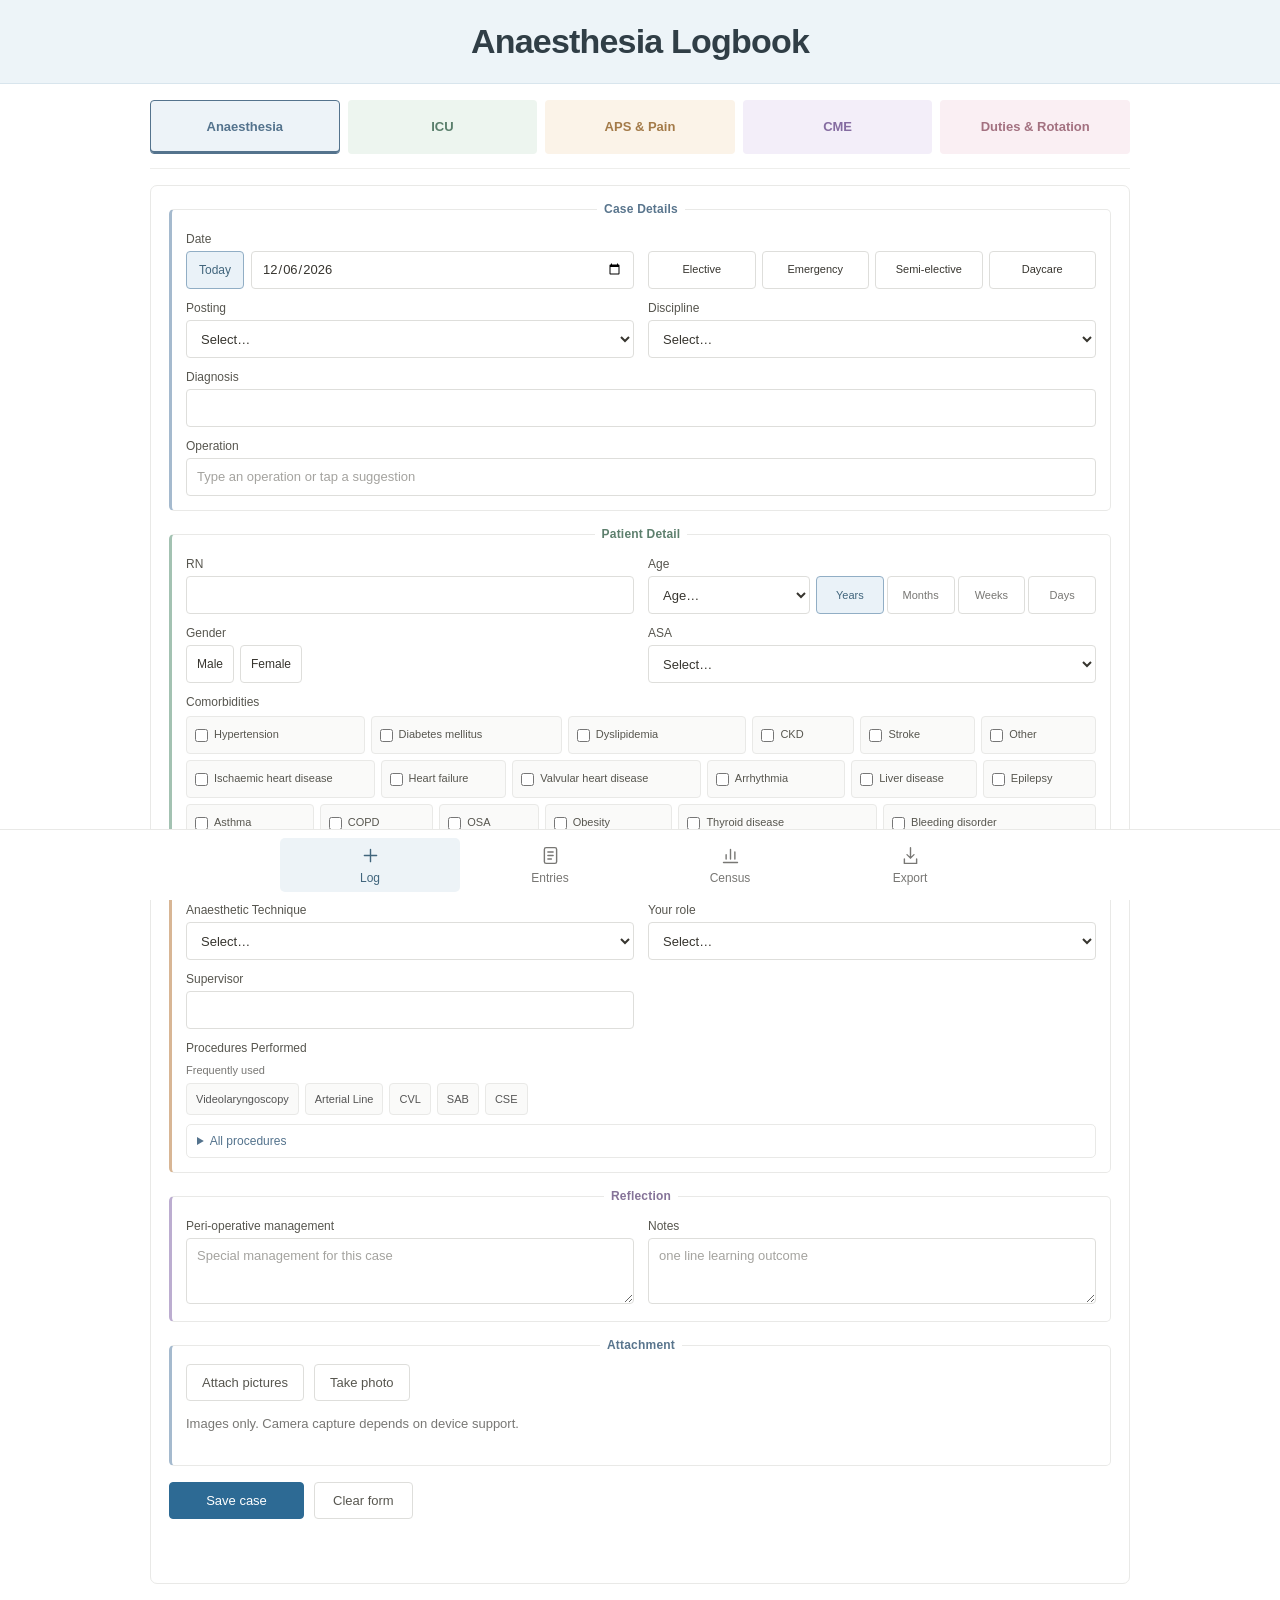
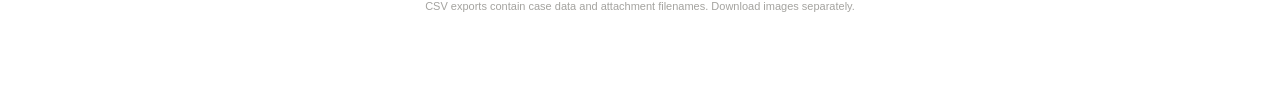
==== commit 3c416d05: "Publish approved compact anaesthesia logging form" ====
--- a/anaesthesia.html
+++ b/anaesthesia.html
@@ -1,4 +1,4 @@
-<!doctype html><html lang="en"><head><meta charset="utf-8"><meta name="viewport" content="width=device-width, initial-scale=1"><title>Anaesthesia Case Logbook</title><link rel="stylesheet" href="styles.css?v=20261012-tabs"><style>
+<!doctype html><html lang="en"><head><meta charset="utf-8"><meta name="viewport" content="width=device-width, initial-scale=1"><title>Anaesthesia Logbook</title><link rel="stylesheet" href="styles.css?v=20261012-tabs"><style>
 .specialty-summary{border-bottom:1px solid #e5ede7;padding:12px 0}
 .specialty-summary>summary{cursor:pointer;padding:8px 0;overflow-wrap:anywhere}
 .specialty-summary>summary:focus-visible{outline:2px solid #167368;outline-offset:3px}
@@ -10,26 +10,36 @@
 .case .case-meta .tag{margin:0;overflow-wrap:anywhere;max-width:100%}
 .case .actions{justify-content:flex-end;margin-top:12px}
 .case .case-detail{margin:8px 0;line-height:1.5;overflow-wrap:anywhere}
-</style></head><body><header><div><h1>Anaesthesia Case Logbook</h1></div></header><main><nav class="page-nav logbook-tabs" aria-label="Choose logbook"><a href="anaesthesia.html#log" data-logbook="anaesthesia" aria-current="page"><span class="logbook-tab-dot" aria-hidden="true"></span><span>Anaesthesia</span></a><a href="critical-care.html#log" data-logbook="critical-care"><span class="logbook-tab-dot" aria-hidden="true"></span><span>ICU</span></a><a href="aps-pain.html#log" data-logbook="aps-pain"><span class="logbook-tab-dot" aria-hidden="true"></span><span>APS & Pain</span></a><a href="cme.html#log" data-logbook="cme"><span class="logbook-tab-dot" aria-hidden="true"></span><span>CME</span></a><a href="duties-rotation.html#log" data-logbook="duties-rotation"><span class="logbook-tab-dot" aria-hidden="true"></span><span>Duties & Rotation</span></a></nav><section id="view-log" class="logbook-view" aria-label="Log"><section class="panel"><h3 id="formtitle">Case Details</h3><form id="form"><fieldset><legend>01 / Case details</legend><div class="fields" id="details"></div></fieldset><fieldset><legend>02 / Mode of Anaesthesia</legend><div class="fields" id="anaesthesia"></div></fieldset><fieldset><legend>03 / Reflection</legend><div class="fields" id="reflection"></div></fieldset><fieldset><legend>04 / Attachment</legend><div class="actions"><button type="button" id="attach" class="secondary">Attach pictures</button><button type="button" id="camera" class="secondary">Take photo</button></div><input type="file" id="fileinput" accept="image/*" multiple hidden><input type="file" id="camerainput" accept="image/*" capture="environment" hidden><p class="muted">Images only. Camera capture depends on device support.</p><div id="attachments" class="attachmentgrid"></div><div id="attachmentstatus" role="status" class="muted"></div></fieldset><div class="actions"><button id="save" type="submit">Save case</button><button class="secondary" type="button" id="reset">Clear form</button></div><div id="status" role="status" aria-live="polite"></div></form></section></section><section id="view-entries" class="logbook-view" aria-labelledby="entries-title" hidden><section class="panel"><h2 id="entries-title">Entries</h2><div class="filters"><input id="search" aria-label="Search cases" placeholder="Search diagnosis, procedure, RN…"></div><div class="filters"><input type="date" id="from" aria-label="Filter from date"><input type="date" id="to" aria-label="Filter to date"></div><div class="actions"><button id="clearfilters" class="secondary">Reset filters</button></div><p id="count" class="muted"></p><div id="cases"></div></section></section><section id="view-census" class="logbook-view" aria-labelledby="census-title" hidden><h2 id="census-title">Census</h2><p class="muted">Overview of all cases saved in this logbook on this device.</p><div class="stats"><div class="stat"><span>TOTAL CASES</span><strong id="total">0</strong></div><div class="stat"><span>THIS MONTH</span><strong id="month">0</strong></div><div class="stat"><span>GENERAL ANAESTHESIA</span><strong id="ga">0</strong></div><div class="stat"><span>PERIPHERAL NERVE BLOCK</span><strong id="peripheral">0</strong></div><div class="stat"><span>NEURAXIAL ANAESTHESIA</span><strong id="neuraxial">0</strong></div></div><div class="panel"><section class="report"><h3>Assessment Overview</h3><div id="summary"></div></section></div></section><section id="view-export" class="logbook-view" aria-labelledby="export-title" hidden><section class="panel export-panel"><h2 id="export-title">Export</h2><p>Download your case records as a spreadsheet.</p><div class="actions"><button id="export">Export all cases (Excel CSV)</button><button id="filteredexport" class="secondary">Export filtered cases</button></div><p class="muted">Filtered exports use the search and date filters set in Entries. CSV files contain case data and attachment filenames; download images separately or include them in a full backup below.</p><a class="text-link" href="#entries">Go to Entries filters →</a></section><section class="panel" id="drivepanel" aria-labelledby="drivetitle"><h3 id="drivetitle">Google Drive sync</h3><p>Keep your cases and images together across devices in your private <strong>Anaesthesia Logbook</strong> folder. Connect the same Google account on each device.</p><p id="driveaccount" class="muted"></p><div class="actions"><button id="connectdrive">Connect Google Drive</button><button id="syncdrive" class="secondary">Sync now</button><button id="disconnectdrive" class="secondary" hidden>Disconnect</button><a id="drivefolder" class="button secondary" target="_blank" rel="noopener noreferrer" hidden>Open Drive folder</a></div><p id="drivestatus" role="status" aria-live="polite">Cases are currently saved on this device. Connect Google Drive to sync.</p><div id="driveconflicts"></div><div class="actions"><button id="backupfull" class="secondary">Download full backup</button><button id="restorefull" class="secondary">Import full backup</button><input id="restorefile" type="file" accept="application/json,.json" hidden></div><details id="drivesetup"><summary>Connection setup</summary><p>Enter the Google OAuth Client ID created for this website. Use the same Client ID on every device. This is a public app identifier; never enter a client secret.</p><label for="googleclientid">Google Client ID</label><input id="googleclientid" type="text" placeholder="…apps.googleusercontent.com" autocomplete="off" spellcheck="false"><button id="saveclientid" class="secondary" style="margin-top:12px">Save connection setup</button></details><p class="muted">Sync runs while this page is open and connected. Reconnect Google when requested. Changes saved while offline sync after reconnection. Deleted cases and previous versions remain in Drive history.</p></section></section></main><footer>CSV exports contain case data and attachment filenames. Download images separately.</footer><nav class="bottom-nav" aria-label="Logbook sections"><a id="nav-log" href="#log" aria-controls="view-log" aria-current="page"><svg viewBox="0 0 24 24" fill="none" stroke="currentColor" stroke-width="1.6" stroke-linecap="round" stroke-linejoin="round" aria-hidden="true"><path d="M12 5v14M5 12h14"/></svg><span>Log</span></a><a id="nav-entries" href="#entries" aria-controls="view-entries"><svg viewBox="0 0 24 24" fill="none" stroke="currentColor" stroke-width="1.6" stroke-linecap="round" stroke-linejoin="round" aria-hidden="true"><rect x="5" y="3" width="14" height="18" rx="2"/><path d="M9 8h6M9 12h6M9 16h4"/></svg><span>Entries</span></a><a id="nav-census" href="#census" aria-controls="view-census"><svg viewBox="0 0 24 24" fill="none" stroke="currentColor" stroke-width="1.6" stroke-linecap="round" stroke-linejoin="round" aria-hidden="true"><path d="M4 20h16M7 16v-5M12 16V5M17 16V8"/></svg><span>Census</span></a><a id="nav-export" href="#export" aria-controls="view-export"><svg viewBox="0 0 24 24" fill="none" stroke="currentColor" stroke-width="1.6" stroke-linecap="round" stroke-linejoin="round" aria-hidden="true"><path d="M12 3v12m-4-4 4 4 4-4M5 16v5h14v-5"/></svg><span>Export</span></a></nav><script src="navigation.js?v=20261012-tabs"></script><script>
-const fields=[["diagnosis", "Diagnosis", "text", "details", false], ["procedure", "Procedure", "text", "details", true], ["specialty", "Surgical specialty", ["General surgery", "Orthopaedics", "Obstetrics", "Gynaecology", "ENT", "Urology", "Ophthalmology", "Neurosurgery", "Cardiothoracic", "Vascular", "Plastic surgery", "Paediatric surgery", "Other"], "details", true], ["specialtyOther", "Specify surgical specialty", "text", "details", false], ["date", "Date", "date", "details", true], ["posting", "Posting", ["General", "Paediatric", "Obstetric", "Regional Anaesthesia", "Neuroanaesthesia", "Cardiothoracic (CTC)", "Vascular"], "details", false], ["urgency", "Urgency", ["Elective", "Semi-emergency", "Emergency"], "details", true], ["rn", "Patient\u2019s RN", "text", "details", false], ["age", "Age", "text", "details", false], ["asa", "ASA", ["I", "II", "III", "IV", "V", "VI"], "details", false], ["comorbidities", "Comorbidities", "multi", "details", false], ["comorbiditiesOther", "Other comorbidities", "textarea", "details", false], ["technique", "Anaesthetic technique", ["General anaesthesia", "Total Intravenous Anaesthesia (TIVA)", "Spinal", "Epidural", "Combined spinal\u2013epidural", "Peripheral nerve block", "General + regional", "Sedation", "Monitored anaesthesia care", "Local anaesthesia", "Other"], "anaesthesia", true], ["airway", "Airway management", ["None / spontaneous", "Face mask", "Supraglottic airway", "Endotracheal tube", "Awake intubation", "Tracheostomy", "Other"], "anaesthesia", false], ["role", "Your role", ["Observed", "Assisted", "Performed under direct supervision", "Performed under indirect supervision", "Independent"], "anaesthesia", true], ["supervisor", "Supervisor", "text", "anaesthesia", false], ["skills", "Procedures performed", "multi", "anaesthesia", false], ["cvlSite", "Site of CVL", "text", "anaesthesia", false], ["regionalBlock", "Specify regional block", "text", "anaesthesia", false], ["otherTechniques", "Specify other techniques", "text", "anaesthesia", false], ["management", "Peri-operative management", "textarea", "reflection", false], ["notes", "Notes", "textarea", "reflection", false]];
+</style><link rel="stylesheet" href="anaesthesia-compact.css"></head><body class="compact-anaesthesia"><header><div><h1>Anaesthesia Logbook</h1></div></header><main><nav class="page-nav logbook-tabs" aria-label="Choose logbook"><a href="anaesthesia.html#log" data-logbook="anaesthesia" aria-current="page"><span class="logbook-tab-dot" aria-hidden="true"></span><span>Anaesthesia</span></a><a href="critical-care.html#log" data-logbook="critical-care"><span class="logbook-tab-dot" aria-hidden="true"></span><span>ICU</span></a><a href="aps-pain.html#log" data-logbook="aps-pain"><span class="logbook-tab-dot" aria-hidden="true"></span><span>APS & Pain</span></a><a href="cme.html#log" data-logbook="cme"><span class="logbook-tab-dot" aria-hidden="true"></span><span>CME</span></a><a href="duties-rotation.html#log" data-logbook="duties-rotation"><span class="logbook-tab-dot" aria-hidden="true"></span><span>Duties & Rotation</span></a></nav><section id="view-log" class="logbook-view" aria-label="Log"><section class="panel"><h3 id="formtitle" class="form-heading" hidden>New case</h3><form id="form"><fieldset><legend>Case Details</legend><div class="fields" id="details"></div></fieldset><fieldset><legend>Patient Detail</legend><div class="fields" id="patient"></div></fieldset><fieldset><legend>Mode of Anaesthesia</legend><div class="fields" id="anaesthesia"></div></fieldset><fieldset><legend>Reflection</legend><div class="fields" id="reflection"></div></fieldset><fieldset><legend>Attachment</legend><div class="actions"><button type="button" id="attach" class="secondary">Attach pictures</button><button type="button" id="camera" class="secondary">Take photo</button></div><input type="file" id="fileinput" accept="image/*" multiple hidden><input type="file" id="camerainput" accept="image/*" capture="environment" hidden><p class="muted">Images only. Camera capture depends on device support.</p><div id="attachments" class="attachmentgrid"></div><div id="attachmentstatus" role="status" class="muted"></div></fieldset><div class="actions"><button id="save" type="submit">Save case</button><button class="secondary" type="button" id="reset">Clear form</button></div><div id="status" role="status" aria-live="polite"></div></form></section></section><section id="view-entries" class="logbook-view" aria-labelledby="entries-title" hidden><section class="panel"><h2 id="entries-title">Entries</h2><div class="filters"><input id="search" aria-label="Search cases" placeholder="Search diagnosis, procedure, RN…"></div><div class="filters"><input type="date" id="from" aria-label="Filter from date"><input type="date" id="to" aria-label="Filter to date"></div><div class="actions"><button id="clearfilters" class="secondary">Reset filters</button></div><p id="count" class="muted"></p><div id="cases"></div></section></section><section id="view-census" class="logbook-view" aria-labelledby="census-title" hidden><h2 id="census-title">Census</h2><p class="muted">Overview of all cases saved in this logbook on this device.</p><div class="stats"><div class="stat"><span>TOTAL CASES</span><strong id="total">0</strong></div><div class="stat"><span>THIS MONTH</span><strong id="month">0</strong></div><div class="stat"><span>GENERAL ANAESTHESIA</span><strong id="ga">0</strong></div><div class="stat"><span>PERIPHERAL NERVE BLOCK</span><strong id="peripheral">0</strong></div><div class="stat"><span>NEURAXIAL ANAESTHESIA</span><strong id="neuraxial">0</strong></div></div><div class="panel"><section class="report"><h3>Assessment Overview</h3><div id="summary"></div></section></div></section><section id="view-export" class="logbook-view" aria-labelledby="export-title" hidden><section class="panel export-panel"><h2 id="export-title">Export</h2><p>Download your case records as a spreadsheet.</p><div class="actions"><button id="export">Export all cases (Excel CSV)</button><button id="filteredexport" class="secondary">Export filtered cases</button></div><p class="muted">Filtered exports use the search and date filters set in Entries. CSV files contain case data and attachment filenames; download images separately or include them in a full backup below.</p><a class="text-link" href="#entries">Go to Entries filters →</a></section><section class="panel" id="drivepanel" aria-labelledby="drivetitle"><h3 id="drivetitle">Google Drive sync</h3><p>Keep your cases and images together across devices in your private <strong>Anaesthesia Logbook</strong> folder. Connect the same Google account on each device.</p><p id="driveaccount" class="muted"></p><div class="actions"><button id="connectdrive">Connect Google Drive</button><button id="syncdrive" class="secondary">Sync now</button><button id="disconnectdrive" class="secondary" hidden>Disconnect</button><a id="drivefolder" class="button secondary" target="_blank" rel="noopener noreferrer" hidden>Open Drive folder</a></div><p id="drivestatus" role="status" aria-live="polite">Cases are currently saved on this device. Connect Google Drive to sync.</p><div id="driveconflicts"></div><div class="actions"><button id="backupfull" class="secondary">Download full backup</button><button id="restorefull" class="secondary">Import full backup</button><input id="restorefile" type="file" accept="application/json,.json" hidden></div><details id="drivesetup"><summary>Connection setup</summary><p>Enter the Google OAuth Client ID created for this website. Use the same Client ID on every device. This is a public app identifier; never enter a client secret.</p><label for="googleclientid">Google Client ID</label><input id="googleclientid" type="text" placeholder="…apps.googleusercontent.com" autocomplete="off" spellcheck="false"><button id="saveclientid" class="secondary" style="margin-top:12px">Save connection setup</button></details><p class="muted">Sync runs while this page is open and connected. Reconnect Google when requested. Changes saved while offline sync after reconnection. Deleted cases and previous versions remain in Drive history.</p></section></section></main><footer>CSV exports contain case data and attachment filenames. Download images separately.</footer><nav class="bottom-nav" aria-label="Logbook sections"><a id="nav-log" href="#log" aria-controls="view-log" aria-current="page"><svg viewBox="0 0 24 24" fill="none" stroke="currentColor" stroke-width="1.6" stroke-linecap="round" stroke-linejoin="round" aria-hidden="true"><path d="M12 5v14M5 12h14"/></svg><span>Log</span></a><a id="nav-entries" href="#entries" aria-controls="view-entries"><svg viewBox="0 0 24 24" fill="none" stroke="currentColor" stroke-width="1.6" stroke-linecap="round" stroke-linejoin="round" aria-hidden="true"><rect x="5" y="3" width="14" height="18" rx="2"/><path d="M9 8h6M9 12h6M9 16h4"/></svg><span>Entries</span></a><a id="nav-census" href="#census" aria-controls="view-census"><svg viewBox="0 0 24 24" fill="none" stroke="currentColor" stroke-width="1.6" stroke-linecap="round" stroke-linejoin="round" aria-hidden="true"><path d="M4 20h16M7 16v-5M12 16V5M17 16V8"/></svg><span>Census</span></a><a id="nav-export" href="#export" aria-controls="view-export"><svg viewBox="0 0 24 24" fill="none" stroke="currentColor" stroke-width="1.6" stroke-linecap="round" stroke-linejoin="round" aria-hidden="true"><path d="M12 3v12m-4-4 4 4 4-4M5 16v5h14v-5"/></svg><span>Export</span></a></nav><script src="navigation.js?v=20261012-tabs"></script><script src="anaesthesia-options.js"></script><script>
+const fields=[["date", "Date", "date", "details", true], ["urgency", "Urgency", ["Elective", "Emergency", "Semi-elective", "Daycare", "Semi-emergency"], "details", true], ["posting", "Posting", ["General", "Paediatric", "Obstetric", "Regional Anaesthesia", "Neuroanaesthesia", "Cardiothoracic (CTC)", "Vascular"], "details", false], ["specialty", "Discipline", ["General surgery", "Orthopaedics", "Obstetrics", "Gynaecology", "ENT", "Urology", "Ophthalmology", "Neurosurgery", "Cardiothoracic", "Vascular", "Plastic surgery", "Paediatric surgery", "Spine", "Cardiac", "Thoracic", "Dental", "OMFS", "Transplant", "Radiological Scans", "ECT", "Robotic", "Other"], "details", true], ["specialtyOther", "Specify discipline", "text", "details", false], ["diagnosis", "Diagnosis", "text", "details", false], ["procedure", "Operation", "text", "details", true], ["rn", "RN", "text", "patient", false], ["age", "Age", "text", "patient", false], ["gender", "Gender", ["Male", "Female"], "patient", false], ["asa", "ASA", ["1", "2", "3", "4", "5", "6"], "patient", false], ["comorbidities", "Comorbidities", "multi", "patient", false], ["bmi", "BMI", "number", "patient", false], ["comorbiditiesOther", "Other comorbidities", "textarea", "patient", false], ["technique", "Anaesthetic Technique", ["General anaesthesia", "Total Intravenous Anaesthesia (TIVA)", "Spinal", "Epidural", "Combined spinal\u2013epidural", "Peripheral nerve block", "General + regional", "Monitored anaesthesia care", "Other"], "anaesthesia", true], ["airway", "Airway management", "multi", "anaesthesia", false], ["role", "Your role", ["Observed", "Assisted", "Performed"], "anaesthesia", true], ["supervisor", "Supervisor", "text", "anaesthesia", false], ["skills", "Procedures Performed", "multi", "anaesthesia", false], ["cvlSite", "CVL site", "multi", "anaesthesia", false], ["paFloat", "PA Catheter", "multi", "anaesthesia", false], ["peripheralBlocks", "Peripheral Nerve Block", "multi", "anaesthesia", false], ["regionalBlock", "Specify regional block", "text", "anaesthesia", false], ["otherTechniques", "Specify other techniques", "text", "anaesthesia", false], ["management", "Peri-operative management", "textarea", "reflection", false], ["notes", "Notes", "textarea", "reflection", false]];
 let records=[],editing=null,pendingAttachments=[],attachmentURLs=[];let attachmentDB;const $=id=>document.getElementById(id),esc=s=>String(s??'').replace(/[&<>"']/g,c=>({'&':'&amp;','<':'&lt;','>':'&gt;','"':'&quot;',"'":'&#39;'}[c]));
-const comorbidityOptions=['Hypertension','Diabetes mellitus','Ischaemic heart disease','Heart failure','Valvular heart disease','Arrhythmia','Asthma','Chronic obstructive pulmonary disease (COPD)','Obstructive sleep apnoea','Obesity','Chronic kidney disease','Liver disease','Stroke / TIA','Epilepsy','Thyroid disease','Anaemia','Bleeding disorder','Other'];
-const skillOptions=['Endotracheal intubation','CVL insertion','Arterial Line insertion','Regional Block','Other techniques'];
+const comorbidityOptions=anaesthesiaOptionSets.comorbidities;
+const skillOptions=anaesthesiaOptionSets.skills;
 for(const [key,label,type,section,required] of fields){
  let control;
- if(type==='multi'){control='<div id="'+key+'" class="choices '+(key==='comorbidities'?'comorbiditychoices':'')+'">'+(key==='comorbidities'?comorbidityOptions:skillOptions).map((v,i)=>'<label class="choice"><input type="checkbox" name="'+key+'" value="'+esc(v)+'" id="'+key+i+'">'+esc(v)+'</label>').join('')+'</div>'}
+ if(type==='multi'){control='<div id="'+key+'" class="choices '+(key==='comorbidities'?'comorbiditychoices':'')+'">'+(anaesthesiaOptionSets[key]||[]).map((v,i)=>'<label class="choice"><input type="checkbox" name="'+key+'" value="'+esc(v)+'" id="'+key+i+'">'+esc(v)+'</label>').join('')+'</div>'}
  else if(Array.isArray(type)){control='<select id="'+key+'" name="'+key+'" '+(required?'required':'')+'><option value="">Select…</option>'+type.map(v=>'<option>'+esc(v)+'</option>').join('')+'</select>'}
  else if(type==='textarea'){control='<textarea maxlength="3000" id="'+key+'" name="'+key+'"></textarea>'}
  else {control='<input id="'+key+'" name="'+key+'" type="'+type+'" '+(required?'required':'')+' '+(type==='number'?'min="0" max="150" step="0.1"':'maxlength="300"')+'>'}
- if(key==='cvlSite')control=control.replace('maxlength="300"','maxlength="300" placeholder="e.g. Right internal jugular, left femoral, subclavian"');
+ if(key==='bmi')control=control.replace('min="0" max="150" step="0.1"','min="1" max="150" step="0.1" placeholder="e.g. 32.5"');
  if(key==='age')control=control.replace('maxlength="300"','maxlength="300" placeholder="e.g. 45 years, 6 months, 10 days"');
  const wrapper=document.createElement('div');wrapper.className=(type==='textarea'||type==='multi'||['procedure','diagnosis'].includes(key))?'wide':'';wrapper.id=key+'Field';wrapper.innerHTML=(type==='multi'?'<div class="fieldlabel">'+label+'</div>':'<label for="'+key+'">'+label+'</label>')+control;$(section).appendChild(wrapper)
 }
 function selectedComorbidities(){return [...document.querySelectorAll('input[name="comorbidities"]:checked')].map(x=>x.value)}
 function selectedSkills(){return [...document.querySelectorAll('input[name="skills"]:checked')].map(x=>x.value)}
-function conditional(){const selected=selectedSkills();for(const [key,show] of [['cvlSite',selected.includes('CVL insertion')],['comorbiditiesOther',selectedComorbidities().includes('Other')],['specialtyOther',$('specialty').value==='Other'],['regionalBlock',selected.includes('Regional Block')],['otherTechniques',selected.includes('Other techniques')]]){$(key+'Field').hidden=!show;$(key).disabled=!show;$(key).required=show}}
-$('specialty').onchange=conditional;for(const input of document.querySelectorAll('input[name="skills"],input[name="comorbidities"]'))input.onchange=conditional;
-function normalise(r){const data={...r};if(!Array.isArray(data.comorbidities)){const old=data.comorbidities||'';data.comorbidities=old?['Other']:[];data.comorbiditiesOther=data.comorbiditiesOther||old}if(!Array.isArray(data.skills)){const old=data.skills||'';data.skills=old?['Other techniques']:[];data.otherTechniques=data.otherTechniques||old}if(data.urgency==='Urgent')data.urgency='Semi-emergency';if(data.notes===undefined)data.notes=data.learning||'';if(data.ageUnit&&data.age!==''&&data.age!=null&&/^\d+(\.\d+)?$/.test(String(data.age)))data.age=String(data.age)+' '+data.ageUnit.toLowerCase();delete data.ageUnit;data.attachments=data.attachments||[];return data}
+function selectedMulti(key){return [...new Set([...document.querySelectorAll('input[name="'+key+'"]:checked')].map(x=>x.value))]}
+function conditional(){
+ const visibility=anaesthesiaVisibility($('technique').value,selectedSkills(),selectedComorbidities(),selectedMulti('peripheralBlocks'));
+ visibility.specialtyOther=$('specialty').value==='Other';visibility.comorbiditiesOther=selectedComorbidities().includes('Other');
+ if(!visibility.peripheralBlocks&&!selectedSkills().includes('Regional Block'))visibility.regionalBlock=false;
+ for(const [key,show] of Object.entries(visibility)){
+  $(key+'Field').hidden=!show;
+  for(const control of $(key+'Field').querySelectorAll('input,select,textarea')){control.disabled=!show;control.required=show&&['specialtyOther','comorbiditiesOther','regionalBlock','otherTechniques'].includes(key)}
+ }
+ window.refreshProcedureSelection?.();
+}
+$('form').addEventListener('change',conditional);
+function normalise(r){const data={...r};data.asa=({I:'1',II:'2',III:'3',IV:'4',V:'5',VI:'6'})[data.asa]||data.asa;if(!Array.isArray(data.comorbidities)){const old=data.comorbidities||'';data.comorbidities=old?['Other']:[];data.comorbiditiesOther=data.comorbiditiesOther||old}if(!Array.isArray(data.skills)){const old=data.skills||'';data.skills=old?['Other techniques']:[];data.otherTechniques=data.otherTechniques||old}if(data.urgency==='Urgent')data.urgency='Semi-emergency';if(data.notes===undefined)data.notes=data.learning||'';if(data.ageUnit&&data.age!==''&&data.age!=null&&/^\d+(\.\d+)?$/.test(String(data.age)))data.age=String(data.age)+' '+data.ageUnit.toLowerCase();delete data.ageUnit;data.attachments=data.attachments||[];return normaliseAnaesthesiaDetails(data)}
 conditional();
 
 function localDate(){const d=new Date();return d.getFullYear()+'-'+String(d.getMonth()+1).padStart(2,'0')+'-'+String(d.getDate()).padStart(2,'0')}$('date').value=localDate();
@@ -133,10 +143,10 @@
 }
 
 function filtered(){const q=$('search').value.toLowerCase();return records.filter(r=>(!$('from').value||r.date>=$('from').value)&&(!$('to').value||r.date<=$('to').value)&&fields.some(([k])=>String(r[k]||'').toLowerCase().includes(q)))}
-function render(){const list=filtered();$('total').textContent=records.length;$('month').textContent=records.filter(r=>r.date.startsWith(localDate().slice(0,7))).length;$('ga').textContent=records.filter(r=>(r.technique.startsWith('General')||r.technique==='Total Intravenous Anaesthesia (TIVA)')).length;$('peripheral').textContent=records.filter(r=>r.technique==='Peripheral nerve block').length;$('neuraxial').textContent=records.filter(r=>['Spinal','Epidural','Combined spinal–epidural'].includes(r.technique)).length;$('count').textContent=list.length+' of '+records.length+' cases';$('cases').innerHTML=list.length?list.map(r=>'<article class="case"><div class="case-meta"><span class="tag">'+esc(r.specialty==='Other'?r.specialtyOther||'Other':r.specialty)+'</span><span class="muted">'+esc(r.date.split('-').reverse().join('-'))+'</span></div><div class="case-detail case-operation">'+esc(r.procedure)+'</div><div class="case-detail">'+esc(r.diagnosis||'No diagnosis')+'</div><div class="actions"><button class="secondary" data-edit="'+r.id+'">View / edit</button><button class="secondary" data-delete="'+r.id+'">Delete</button></div></article>').join(''):'<div class="empty">'+(records.length?'No cases match your filters.':'No cases recorded.')+'</div>';const groups=new Map();for(const r of records){const name=r.specialty==='Other'?(r.specialtyOther||'Other'):r.specialty;const operation=(r.procedure||'').trim()||'Operation not specified';if(!groups.has(name))groups.set(name,{total:0,operations:new Map()});const group=groups.get(name);group.total++;group.operations.set(operation,(group.operations.get(operation)||0)+1)}$('summary').innerHTML=[...groups].sort((a,b)=>b[1].total-a[1].total).map(([name,group])=>'<details class="specialty-summary"><summary>'+esc(name)+'<span class="specialty-count">'+group.total+' case'+(group.total===1?'':'s')+'</span></summary><table><thead><tr><th>Operation performed</th><th>Cases</th></tr></thead><tbody>'+[...group.operations].sort((a,b)=>b[1]-a[1]||a[0].localeCompare(b[0])).map(([operation,count])=>'<tr><td>'+esc(operation)+'</td><td>'+count+'</td></tr>').join('')+'</tbody></table></details>').join('')||'<p class="muted">No cases yet.</p>'}
-function reset(){editingParents=[];$('attachmentstatus').textContent='';pendingAttachments=[];renderAttachments();editing=null;HTMLFormElement.prototype.reset.call($('form'));$('date').value=localDate();$('save').textContent='Save case';$('formtitle').textContent='Case Details';conditional()}
-$('form').onsubmit=async e=>{e.preventDefault();const data=Object.fromEntries(new FormData(e.target));data.skills=selectedSkills();data.comorbidities=selectedComorbidities();for(const key of ['specialtyOther','regionalBlock','otherTechniques','cvlSite','comorbiditiesOther'])if($(key).disabled)data[key]='';data.attachments=pendingAttachments.map(({id,name,type})=>({id,name,type}));if(editing)data.id=editing;$('save').disabled=true;$('status').textContent='Saving…';try{await persistAttachments();await api('/api/cases',{method:'POST',body:JSON.stringify(data)});records=await api('/api/cases');reset();render();$('status').textContent='Case saved on this device. Open Export for Google Drive sync status.'}catch(e){$('status').textContent=e.message+' Your form has been kept; try again.'}finally{$('save').disabled=false}};
-$('reset').onclick=()=>{reset();$('status').textContent=''};$('cases').onclick=async e=>{const edit=e.target.dataset.edit,del=e.target.dataset.delete;if(edit){const r=records.find(x=>x.id===edit);window.logbookNavigation.show(r._conflict?'export':'log');if(r._conflict){driveStatus('Resolve this case’s versions in the Drive panel before editing.');$('drivepanel').scrollIntoView({behavior:'smooth'});return}editingParents=[...(r._syncHeads||[])];for(const [k] of fields){if(k==='skills'||k==='comorbidities'){for(const input of document.querySelectorAll('input[name="'+k+'"]'))input.checked=r[k].includes(input.value)}else $(k).value=r[k]??''}pendingAttachments=(r.attachments||[]).map(a=>({...a}));renderAttachments();conditional();editing=r.id;$('save').textContent='Update case';$('formtitle').textContent='Case Details — Edit';$('formtitle').scrollIntoView({behavior:'smooth'});$('status').textContent=''}if(del&&confirm('Delete this case permanently?')){try{await api('/api/cases?id='+del,{method:'DELETE'});records=records.filter(r=>r.id!==del);if(editing===del)reset();render()}catch(e){$('status').textContent=e.message}}};
+function render(){window.refreshProcedureQuickChoices?.();const list=filtered();$('total').textContent=records.length;$('month').textContent=records.filter(r=>r.date.startsWith(localDate().slice(0,7))).length;$('ga').textContent=records.filter(r=>(r.technique.startsWith('General')||r.technique==='Total Intravenous Anaesthesia (TIVA)')).length;$('peripheral').textContent=records.filter(r=>r.technique==='Peripheral nerve block').length;$('neuraxial').textContent=records.filter(r=>['Spinal','Epidural','Combined spinal–epidural'].includes(r.technique)).length;$('count').textContent=list.length+' of '+records.length+' cases';$('cases').innerHTML=list.length?list.map(r=>'<article class="case"><div class="case-meta"><span class="tag">'+esc(r.specialty==='Other'?r.specialtyOther||'Other':r.specialty)+'</span><span class="muted">'+esc(r.date.split('-').reverse().join('-'))+'</span></div><div class="case-detail case-operation">'+esc(r.procedure)+'</div><div class="case-detail">'+esc(r.diagnosis||'No diagnosis')+'</div><div class="actions"><button class="secondary" data-edit="'+r.id+'">View / edit</button><button class="secondary" data-delete="'+r.id+'">Delete</button></div></article>').join(''):'<div class="empty">'+(records.length?'No cases match your filters.':'No cases recorded.')+'</div>';const groups=new Map();for(const r of records){const name=r.specialty==='Other'?(r.specialtyOther||'Other'):r.specialty;const operation=(r.procedure||'').trim()||'Operation not specified';if(!groups.has(name))groups.set(name,{total:0,operations:new Map()});const group=groups.get(name);group.total++;group.operations.set(operation,(group.operations.get(operation)||0)+1)}$('summary').innerHTML=[...groups].sort((a,b)=>b[1].total-a[1].total).map(([name,group])=>'<details class="specialty-summary"><summary>'+esc(name)+'<span class="specialty-count">'+group.total+' case'+(group.total===1?'':'s')+'</span></summary><table><thead><tr><th>Operation performed</th><th>Cases</th></tr></thead><tbody>'+[...group.operations].sort((a,b)=>b[1]-a[1]||a[0].localeCompare(b[0])).map(([operation,count])=>'<tr><td>'+esc(operation)+'</td><td>'+count+'</td></tr>').join('')+'</tbody></table></details>').join('')||'<p class="muted">No cases yet.</p>'}
+function reset(){editingParents=[];$('attachmentstatus').textContent='';pendingAttachments=[];renderAttachments();editing=null;HTMLFormElement.prototype.reset.call($('form'));window.clearCompactLegacy?.();$('date').value=localDate();$('save').textContent='Save case';$('formtitle').textContent='New case';conditional();window.compactFormSync?.()}
+$('form').onsubmit=async e=>{e.preventDefault();const data=Object.fromEntries(new FormData(e.target));delete data.urgencyChoice;delete data.genderChoice;for(const [key,,type] of fields){if(type==='multi')data[key]=$(key+'Field').hidden?[]:selectedMulti(key);else if($(key).disabled)data[key]='';}data.attachments=pendingAttachments.map(({id,name,type})=>({id,name,type}));if(editing)data.id=editing;$('save').disabled=true;$('status').textContent='Saving…';try{await persistAttachments();await api('/api/cases',{method:'POST',body:JSON.stringify(data)});records=await api('/api/cases');reset();render();$('status').textContent='Case saved on this device. Open Export for Google Drive sync status.'}catch(e){$('status').textContent=e.message+' Your form has been kept; try again.'}finally{$('save').disabled=false}};
+$('reset').onclick=()=>{reset();$('status').textContent=''};$('cases').onclick=async e=>{const edit=e.target.dataset.edit,del=e.target.dataset.delete;if(edit){const r=records.find(x=>x.id===edit);window.logbookNavigation.show(r._conflict?'export':'log');if(r._conflict){driveStatus('Resolve this case’s versions in the Drive panel before editing.');$('drivepanel').scrollIntoView({behavior:'smooth'});return}editingParents=[...(r._syncHeads||[])];window.prepareCompactRecord?.(r);for(const [k,,type] of fields){if(type==='multi'){for(const input of document.querySelectorAll('input[name="'+k+'"]'))input.checked=(r[k]||[]).includes(input.value)}else $(k).value=r[k]??''}pendingAttachments=(r.attachments||[]).map(a=>({...a}));renderAttachments();conditional();editing=r.id;$('save').textContent='Update case';$('formtitle').textContent='Edit case';window.compactFormSync?.();$('form').scrollIntoView({behavior:'smooth'});$('status').textContent=''}if(del&&confirm('Delete this case permanently?')){try{await api('/api/cases?id='+del,{method:'DELETE'});records=records.filter(r=>r.id!==del);if(editing===del)reset();render()}catch(e){$('status').textContent=e.message}}};
 for(const id of ['search','from','to'])$(id).oninput=render;$('clearfilters').onclick=()=>{for(const id of ['search','from','to'])$(id).value='';render()};
 function download(rows){const safe=v=>{let s=(Array.isArray(v)?v.join('; '):String(v??''));if(/^[\s]*[=+@-]/.test(s))s="'"+s;return '"'+s.replace(/"/g,'""')+'"'};const csv='\uFEFF'+[[...fields.map(f=>safe(f[1])),safe('Attachments')].join(','),...rows.map(r=>[...fields.map(([k])=>safe(r[k])),safe((r.attachments||[]).map(a=>a.name).join('; '))].join(','))].join('\r\n');const url=URL.createObjectURL(new Blob([csv],{type:'text/csv;charset=utf-8'}));const a=document.createElement('a');a.href=url;a.download='anaesthesia-logbook-'+localDate()+'.csv';a.click();setTimeout(()=>URL.revokeObjectURL(url),1000)}$('export').onclick=()=>download(records);$('filteredexport').onclick=()=>download(filtered());api('/api/cases').then(r=>{records=r;render()}).catch(e=>{$('cases').innerHTML='<p>Unable to load cases. Please refresh to try again.</p>';$('status').textContent=e.message;$('save').disabled=true;$('export').disabled=true;$('filteredexport').disabled=true});
 
@@ -386,4 +396,4 @@
   if(e.key===SYNC_KEY){try{records=projectCases(readSyncState().events);render();renderConflicts()}catch(error){driveStatus(error.message)}}
 });
 
-</script><script src="https://accounts.google.com/gsi/client" async defer></script></body></html>
+</script><script src="operation-suggestions.js"></script><script src="anaesthesia-compact.js"></script><script src="https://accounts.google.com/gsi/client" async defer></script></body></html>
--- a/anaesthesia-compact.css
+++ b/anaesthesia-compact.css
@@ -0,0 +1,92 @@
+/* Anaesthesia preview: denser fields with comfortable tap targets. */
+.compact-anaesthesia header{min-height:84px;padding:20px 24px;background:#edf4f8;border-bottom:1px solid #d8e5ed;justify-content:center;text-align:center}
+.compact-anaesthesia header h1{font-size:clamp(25px,3.5vw,34px);letter-spacing:-.8px;margin:0}
+.compact-anaesthesia main{max-width:1020px;margin:16px auto 0;padding:0 20px}
+.compact-anaesthesia .logbook-tabs{display:grid;grid-template-columns:repeat(5,minmax(0,1fr));gap:8px;margin-bottom:16px;padding-bottom:14px}
+.compact-anaesthesia .logbook-tabs a{justify-content:center;text-align:center;background:var(--tab-bg);color:var(--tab-color);border:1px solid transparent;min-height:54px;padding:10px 7px;white-space:normal;line-height:1.3;font-weight:600}
+.compact-anaesthesia .logbook-tabs a[aria-current=page]{border-color:var(--tab-color);box-shadow:inset 0 -2px var(--tab-color)}
+.compact-anaesthesia .logbook-tabs a:hover{filter:brightness(.97)}
+.compact-anaesthesia .logbook-tab-dot{display:none}
+.compact-anaesthesia #view-log>.panel{padding:16px 18px}
+.compact-anaesthesia .panel .form-heading{font-size:17px;margin:0 0 10px}
+.compact-anaesthesia #form>fieldset{margin:12px 0 16px;padding:12px 14px 14px;border-left-width:3px}
+.compact-anaesthesia #form>fieldset>legend{font-size:11px;letter-spacing:.6px;padding:0 7px}
+.compact-anaesthesia .fields{grid-template-columns:repeat(2,minmax(0,1fr));gap:12px 14px}
+.compact-anaesthesia .fields>div{min-width:0}
+.compact-anaesthesia input,.compact-anaesthesia select,.compact-anaesthesia textarea{margin-top:5px;padding:8px 10px;min-height:38px;font-size:13px;line-height:1.35}
+.compact-anaesthesia textarea{min-height:66px}
+.compact-anaesthesia #reflection>.wide{grid-column:auto}
+.compact-anaesthesia .fields>div>label,.compact-anaesthesia .fieldlabel{font-size:12px}
+.compact-anaesthesia #urgencyField{align-self:end}
+.compact-options{display:flex;flex-wrap:wrap;gap:6px;margin-top:5px}
+.compact-choice{display:flex;align-items:center;justify-content:center;position:relative;cursor:pointer;border:1px solid #dededb;border-radius:4px;padding:9px 10px;background:#fff;min-height:38px;font-size:12px;font-weight:500;line-height:1.2}
+.compact-choice:has(input:checked){background:#eaf2f8;color:#41657c;border-color:#91aec5}
+.compact-choice:focus-within{outline:2px solid #9db8cd;outline-offset:2px}
+.compact-choice input{position:absolute;opacity:0;width:1px;min-height:0;height:1px;padding:0;margin:0}
+.compact-anaesthesia #urgencyField .compact-options{flex-wrap:nowrap}
+.compact-anaesthesia #urgencyField .compact-choice{flex:1;padding:9px 6px;text-align:center}
+.compact-date{display:flex;gap:7px;align-items:center;margin-top:5px}
+.compact-date input{min-width:0;flex:1;margin-top:0}
+.compact-date .today-button{padding:9px 12px;min-height:38px;font-size:12px}
+.compact-date .today-button[aria-pressed=true]{background:#eaf2f8;color:#41657c;border-color:#91aec5}
+.age-picker{display:flex;gap:6px;align-items:center;margin-top:5px;flex-wrap:wrap}
+.age-picker select{flex:1;min-width:68px;margin-top:0!important}
+.age-units{display:flex;gap:3px;flex:2}
+.age-units button{font-size:11px;padding:9px 5px;min-height:38px;flex:1;background:#fff;color:#787774;border:1px solid #dededb;box-shadow:none}
+.age-units button[aria-pressed=true]{color:#41657c;border-color:#91aec5;background:#eaf2f8}
+.compact-anaesthesia .comorbiditychoices,.compact-anaesthesia #skills{display:flex;flex-wrap:wrap;gap:6px;margin-top:7px;padding-top:0}
+.compact-anaesthesia .choice{display:flex;gap:6px;padding:6px 8px;min-height:32px;border:1px solid #e9e9e7;border-radius:4px;line-height:1.25;font-size:11px;background:#fafaf9}
+.compact-anaesthesia .choice:has(input:checked){background:#edf3f8;border-color:#91aec5;color:#41657c}
+.compact-anaesthesia .choice input{width:13px;height:13px;min-height:0;margin:0;padding:0}
+.operation-suggestions{display:flex;flex-wrap:wrap;gap:6px;margin-top:7px}
+.operation-suggestions button{padding:6px 9px;min-height:30px;font-size:11px;font-weight:500;background:#f3f7fa;color:#54738d;border-color:#e0e9ef}
+.compact-anaesthesia #save,.compact-anaesthesia #reset{padding:10px 18px}
+.compact-anaesthesia footer{padding:16px}
+@media(max-width:550px){
+ .compact-anaesthesia header{min-height:72px;padding:18px 12px}
+ .compact-anaesthesia main{padding:0 10px;margin-top:12px}
+ .compact-anaesthesia .logbook-tabs{gap:5px;margin-bottom:12px;padding-bottom:12px}
+ .compact-anaesthesia .logbook-tabs a{font-size:10px;padding:7px 3px;min-height:52px}
+ .compact-anaesthesia #view-log>.panel{padding:12px 10px}
+ .compact-anaesthesia #form>fieldset{padding:10px;margin:10px 0 14px}
+ .compact-anaesthesia .fields{gap:10px}
+ .compact-anaesthesia #dateField,.compact-anaesthesia #urgencyField{grid-column:1/-1}
+ .compact-anaesthesia .wide{grid-column:1/-1}
+ .compact-anaesthesia #reflection>.wide{grid-column:1/-1}
+ .compact-anaesthesia select,.compact-anaesthesia input,.compact-anaesthesia textarea{font-size:16px}
+ .age-picker select{width:100%;flex-basis:100%}
+ .age-units{width:100%;flex-basis:100%}
+ .age-units button{font-size:10px}
+ .compact-anaesthesia #genderField .compact-options{flex-wrap:nowrap}
+ .compact-anaesthesia #genderField .compact-choice{flex:1;padding:9px 6px}
+}
+.compact-anaesthesia #form>fieldset>legend{text-transform:none;font-size:12px;letter-spacing:.2px}
+.compact-anaesthesia .choices,.comorbidity-row{display:flex;flex-wrap:wrap;gap:6px;margin-top:7px}
+.compact-anaesthesia #comorbidities{display:block}
+.comorbidity-row{margin-top:6px}
+.compact-anaesthesia #skills{display:block}
+.compact-anaesthesia #skills details{border:1px solid #e9e9e7;border-radius:5px;padding:9px 10px;margin-top:9px}
+.compact-anaesthesia #skills summary{cursor:pointer;font-size:12px;color:#54738d}
+.quick-caption{font-size:11px;color:#787774;margin-top:9px}
+.procedure-group+.procedure-group{margin-top:12px}
+.compact-anaesthesia .procedure-shortcut{font-size:11px;padding:7px 9px;min-height:32px;color:#555;background:#fafaf9;border:1px solid #e9e9e7;box-shadow:none;font-weight:400}
+.compact-anaesthesia .procedure-shortcut[aria-checked=true]{background:#edf3f8;border-color:#91aec5;color:#41657c}
+.compact-anaesthesia #urgencyField .compact-choice{font-size:11px;padding:9px 3px}
+.compact-anaesthesia [hidden]{display:none!important}
+@media(max-width:550px){.age-units{min-width:0}.age-units button{min-width:0;padding:9px 2px}}
+
+/* Tighter comorbidity rows, retaining the requested clinical group order. */
+.compact-anaesthesia #comorbidities .comorbidity-row{gap:4px;margin-top:4px}
+.compact-anaesthesia #comorbidities .choice{min-height:26px;padding:4px 6px;gap:5px}
+.compact-anaesthesia #form>fieldset:first-child{margin-top:0}
+
+/* Full-width rows retain readable, comfortable choices. */
+.compact-anaesthesia #form>fieldset>legend{margin-inline:auto;text-align:center}
+.compact-anaesthesia #comorbidities .comorbidity-row{display:grid;grid-template-columns:repeat(6,minmax(0,1fr));gap:6px;margin-top:6px}
+.compact-anaesthesia #comorbidities .choice{min-height:38px;padding:6px 8px;gap:6px;font-size:11px}
+@media(max-width:550px){.compact-anaesthesia #comorbidities .comorbidity-row{grid-template-columns:repeat(3,minmax(0,1fr))}}
+@media(min-width:551px){
+ .compact-anaesthesia #comorbidities .comorbidity-row:nth-child(1){grid-template-columns:1.4fr 1.5fr 1.4fr .8fr .9fr .9fr}
+ .compact-anaesthesia #comorbidities .comorbidity-row:nth-child(2){grid-template-columns:1.5fr 1fr 1.5fr 1.1fr 1fr .9fr}
+ .compact-anaesthesia #comorbidities .comorbidity-row:nth-child(3){grid-template-columns:.9fr .8fr .7fr .9fr 1.4fr 1.5fr}
+}
